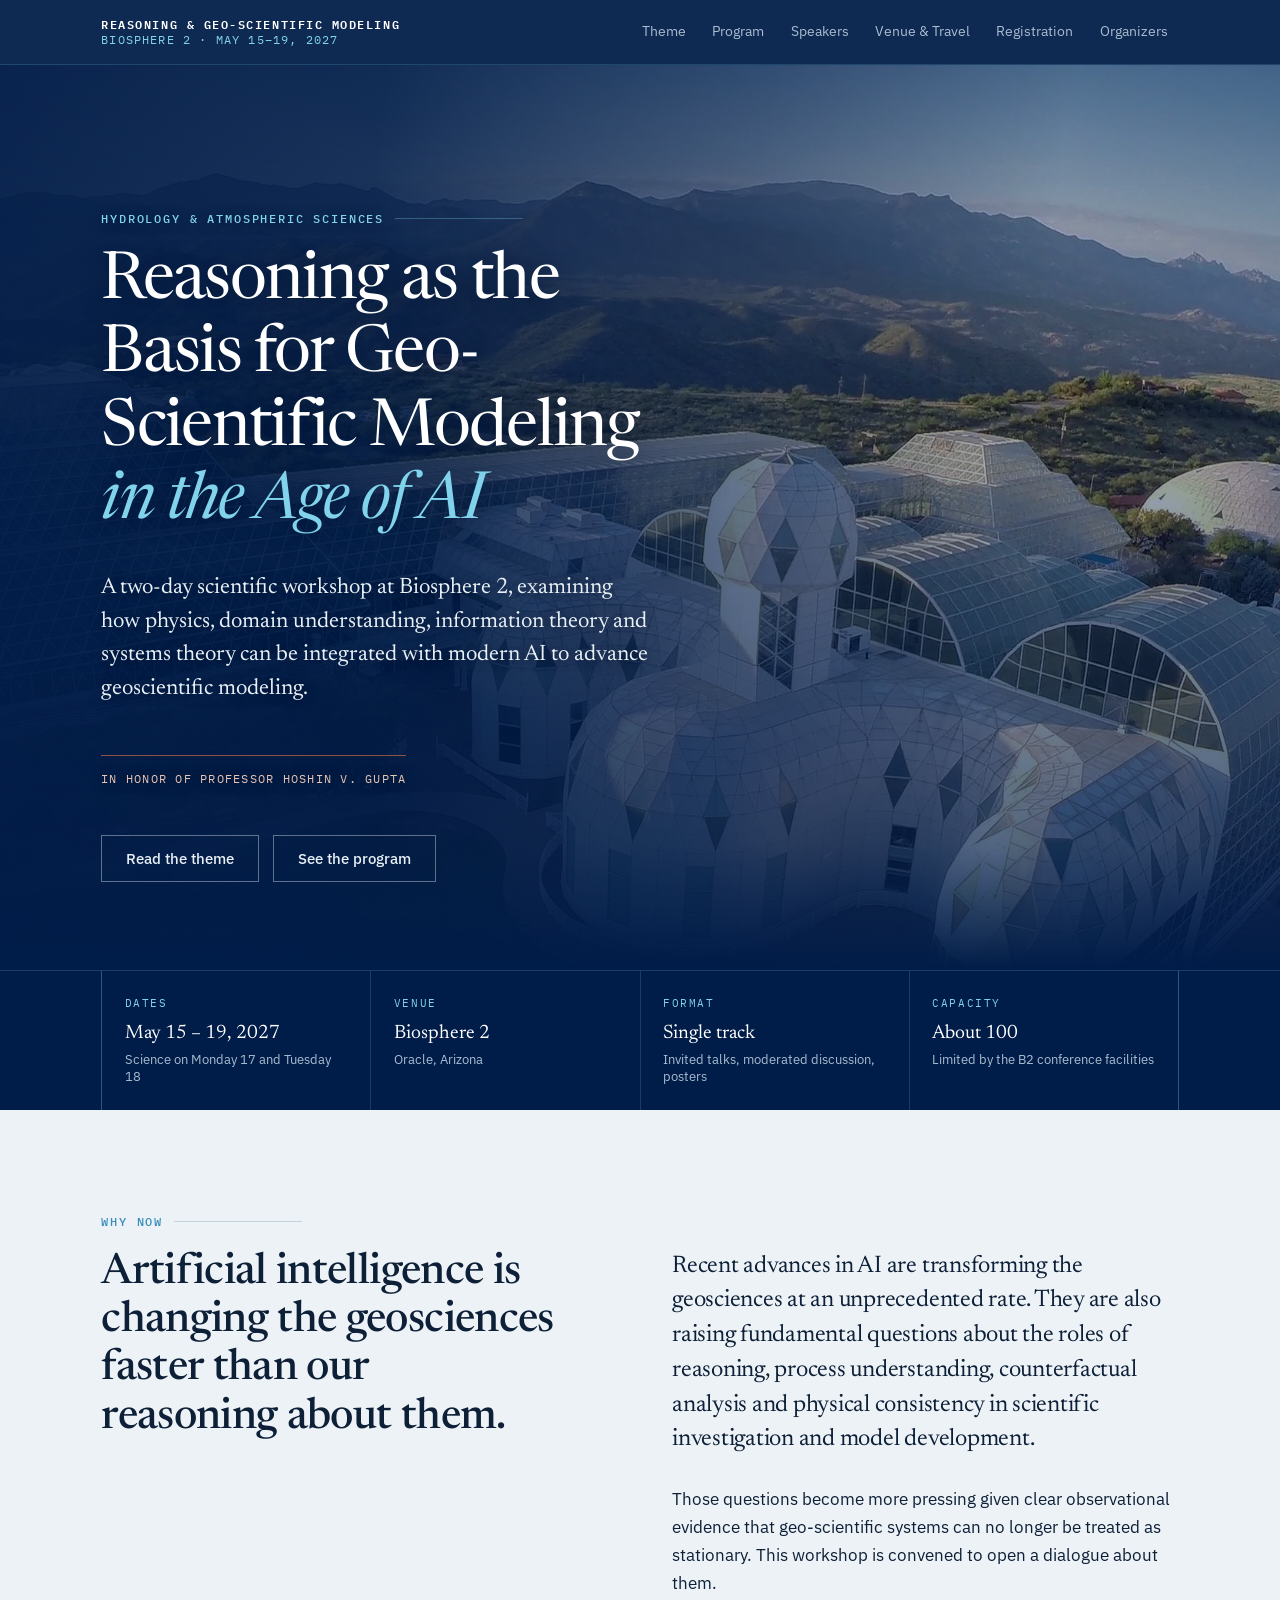
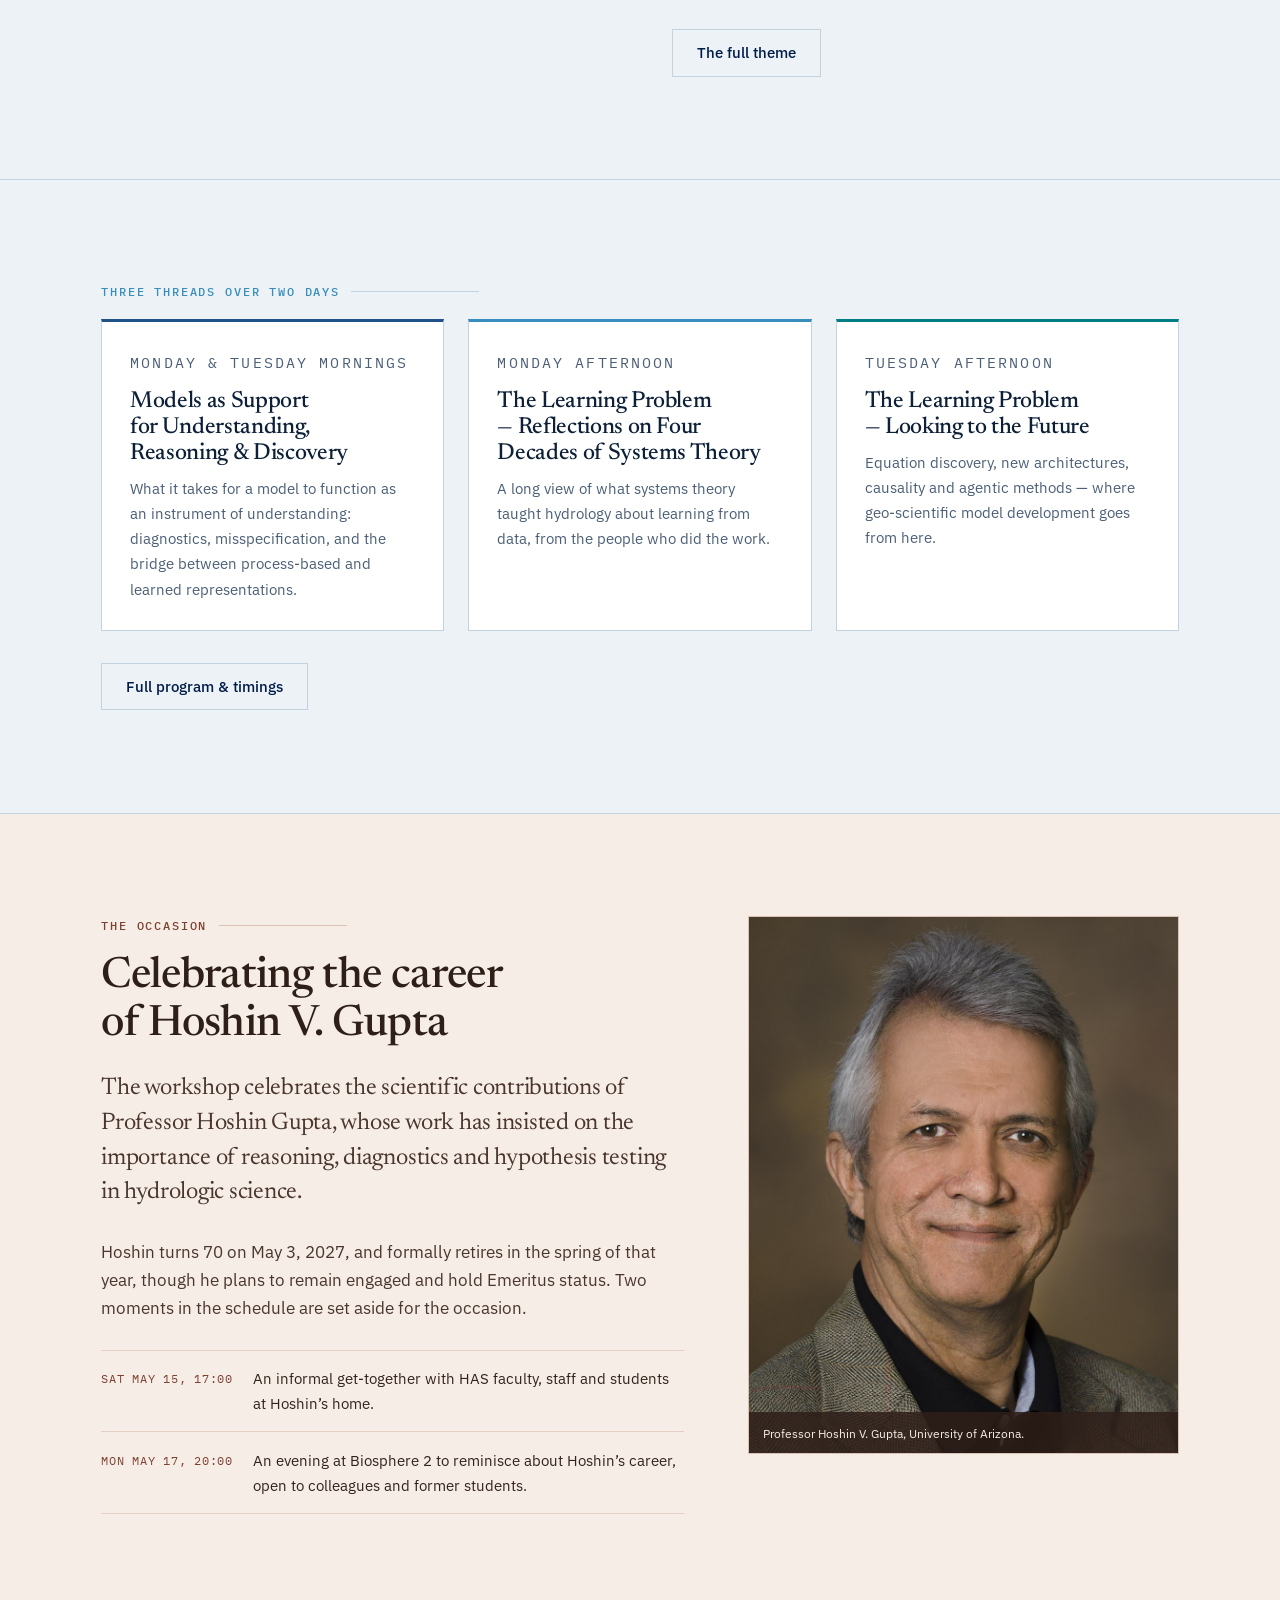
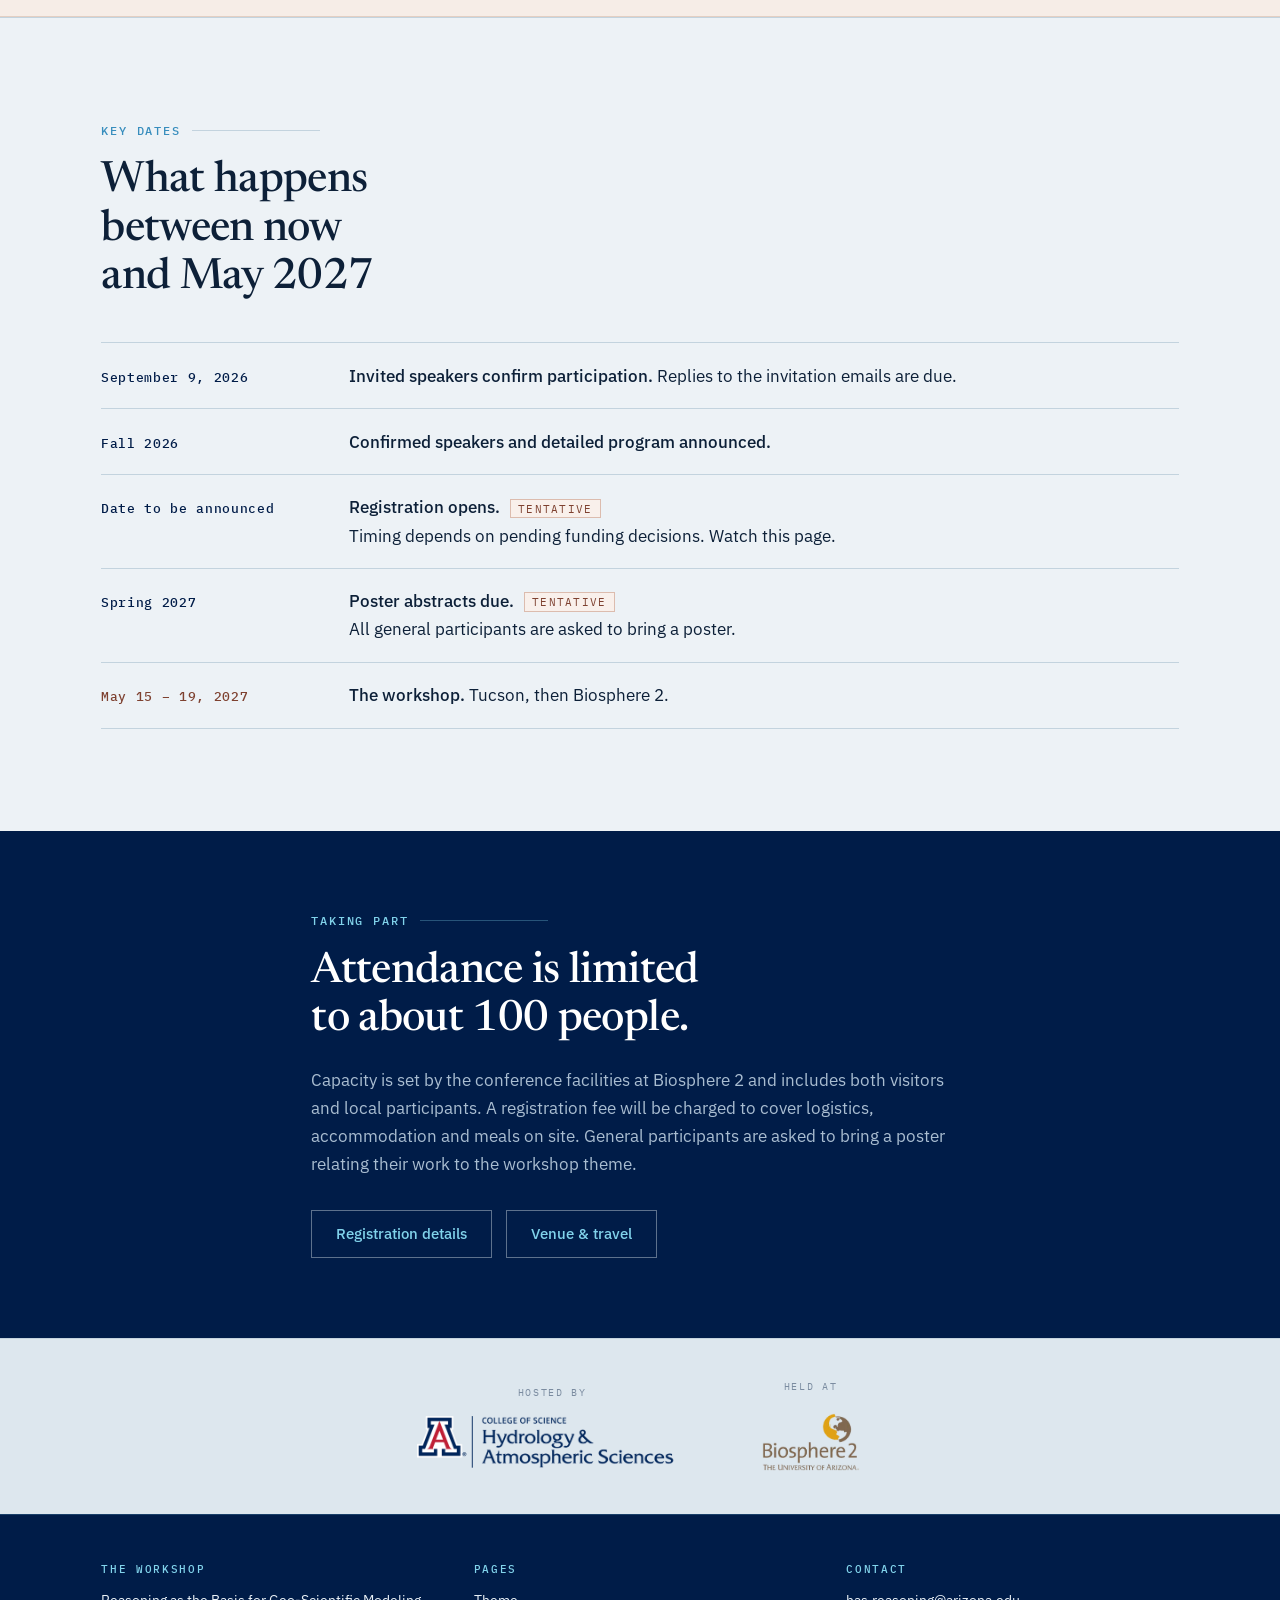
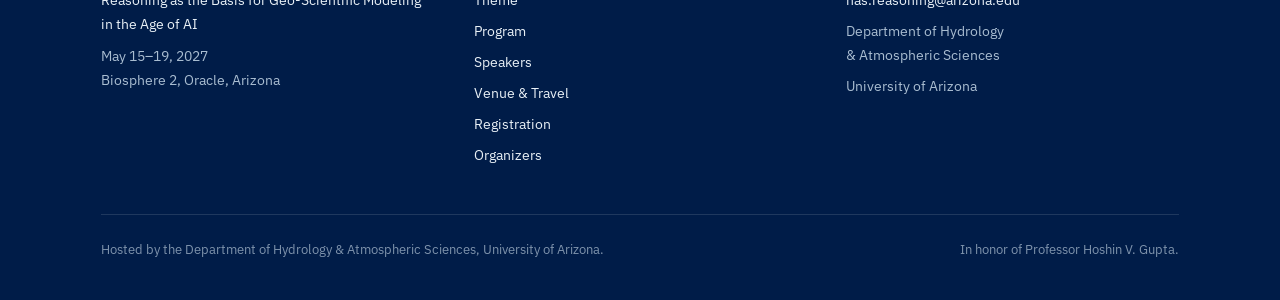
==== index.html @ f585d267 "Fix the missing hero photograph and the collapsed truss; 24-hour clock Two rendering bugs, both conf" ====
<!DOCTYPE html>
<html lang="en">
<head>
<meta charset="utf-8">
<meta name="viewport" content="width=device-width, initial-scale=1">
<title>Reasoning as the Basis for Geo-Scientific Modeling in the Age of AI</title>
<meta name="description" content="A two-day scientific workshop at Biosphere 2, May 2027, on reasoning as the basis for geo-scientific modeling in the age of AI, honoring Professor Hoshin V. Gupta.">
<meta property="og:title" content="Reasoning as the Basis for Geo-Scientific Modeling in the Age of AI">
<meta property="og:description" content="A two-day scientific workshop at Biosphere 2, May 2027, on reasoning as the basis for geo-scientific modeling in the age of AI, honoring Professor Hoshin V. Gupta.">
<meta property="og:type" content="website">
<link rel="preconnect" href="https://fonts.googleapis.com">
<link rel="preconnect" href="https://fonts.gstatic.com" crossorigin>
<link href="https://fonts.googleapis.com/css2?family=Newsreader:ital,opsz,wght@0,6..72,300..600;1,6..72,300..500&family=IBM+Plex+Mono:wght@400;500&family=IBM+Plex+Sans:wght@400;500;600&display=swap" rel="stylesheet">
<link rel="stylesheet" href="assets/css/site.css">
<link rel="preload" as="image" href="assets/img/hero-biosphere2.jpg" fetchpriority="high">
<script>document.documentElement.className += " js";</script>
</head>
<body>
<a class="skip" href="#main">Skip to content</a>
  <header class="masthead">
    <div class="wrap masthead__inner">
      <a class="brand" href="index.html">
        <b>Reasoning &amp; Geo-Scientific Modeling</b>
        <span>Biosphere 2 &middot; May 15–19, 2027</span>
      </a>
      <button class="nav-toggle" type="button" aria-expanded="false" aria-controls="primary-nav">Menu</button>
      <nav class="nav" id="primary-nav" aria-label="Primary">
      <a href="theme.html">Theme</a>
      <a href="program.html">Program</a>
      <a href="speakers.html">Speakers</a>
      <a href="venue.html">Venue &amp; Travel</a>
      <a href="register.html">Registration</a>
      <a href="organizers.html">Organizers</a>
      </nav>
    </div>
  </header>
  <main id="main">
  <section class="hero hero--home">
    <div class="hero__media" aria-hidden="true"></div>
    <div class="hero__frame" aria-hidden="true"></div>
    <div class="wrap hero__inner">
      <p class="eyebrow">Hydrology &amp; Atmospheric Sciences</p>
      <h1>Reasoning as the Basis for Geo-Scientific Modeling <em>in the Age of AI</em></h1>
      <p class="hero__sub">A two-day scientific workshop at Biosphere 2, examining how physics, domain understanding, information theory and systems theory can be integrated with modern AI to advance geoscientific modeling.</p>
      <p class="hero__honoree">In honor of Professor Hoshin V. Gupta</p>
      <div class="btn-row"><a class="btn btn--ghost" href="theme.html">Read the theme</a><a class="btn btn--ghost" href="program.html">See the program</a></div>
    </div>
  </section>
  <section class="strip">
    <div class="wrap">
      <div class="strip__grid">
        <div class="strip__cell">
          <p class="strip__k">Dates</p>
          <p class="strip__v">May 15 – 19, 2027<small>Science on Monday 17 and Tuesday 18</small></p>
        </div>
        <div class="strip__cell">
          <p class="strip__k">Venue</p>
          <p class="strip__v">Biosphere 2<small>Oracle, Arizona</small></p>
        </div>
        <div class="strip__cell">
          <p class="strip__k">Format</p>
          <p class="strip__v">Single track<small>Invited talks, moderated discussion, posters</small></p>
        </div>
        <div class="strip__cell">
          <p class="strip__k">Capacity</p>
          <p class="strip__v">About 100<small>Limited by the B2 conference facilities</small></p>
        </div>
      </div>
    </div>
  </section>
  <section class="section">
    <div class="wrap">
      <p class="eyebrow">Why now</p>
      <div class="grid grid--2" style="gap:clamp(2rem,5vw,4rem);align-items:start">
        <div>
          <h2>Artificial intelligence is changing the geosciences faster than our reasoning about them.</h2>
        </div>
        <div>
          <p class="lede">Recent advances in AI are transforming the geosciences at an unprecedented
          rate. They are also raising fundamental questions about the roles of reasoning, process
          understanding, counterfactual analysis and physical consistency in scientific
          investigation and model development.</p>
          <p>Those questions become more pressing given clear observational evidence that
          geo-scientific systems can no longer be treated as stationary. This workshop is
          convened to open a dialogue about them.</p>
          <div class="btn-row"><a class="btn btn--light" href="theme.html">The full theme</a></div>
        </div>
      </div>
    </div>
  </section>
  <section class="section">
    <div class="wrap">
      <p class="eyebrow">Three threads over two days</p>
      <div class="grid grid--3">
        <article class="card session-key s-models reveal">
          <p class="card__tag">Monday &amp; Tuesday mornings</p>
          <h3>Models as Support for Understanding, Reasoning &amp; Discovery</h3>
          <p>What it takes for a model to function as an instrument of understanding: diagnostics,
          misspecification, and the bridge between process-based and learned representations.</p>
        </article>
        <article class="card session-key s-reflect reveal" data-delay="90">
          <p class="card__tag">Monday afternoon</p>
          <h3>The Learning Problem &mdash; Reflections on Four Decades of Systems Theory</h3>
          <p>A long view of what systems theory taught hydrology about learning from data,
          from the people who did the work.</p>
        </article>
        <article class="card session-key s-future reveal" data-delay="180">
          <p class="card__tag">Tuesday afternoon</p>
          <h3>The Learning Problem &mdash; Looking to the Future</h3>
          <p>Equation discovery, new architectures, causality and agentic methods &mdash; where
          geo-scientific model development goes from here.</p>
        </article>
      </div>
      <div class="btn-row"><a class="btn btn--light" href="program.html">Full program &amp; timings</a></div>
    </div>
  </section>
  <section class="section honor">
    <div class="wrap">
      <div class="honor__layout">
        <div>
          <p class="eyebrow">The occasion</p>
          <h2>Celebrating the career of Hoshin V. Gupta</h2>
          <p class="lede">The workshop celebrates the scientific contributions of Professor Hoshin
          Gupta, whose work has insisted on the importance of reasoning, diagnostics and
          hypothesis testing in hydrologic science.</p>
          <p>Hoshin turns 70 on May 3, 2027, and formally retires in the spring of that year,
          though he plans to remain engaged and hold Emeritus status. Two moments in the
          schedule are set aside for the occasion.</p>
          <ul class="honor__events">
            <li>
              <time datetime="2027-05-15T17:00">Sat May 15, 17:00</time>
              <span>An informal get-together with HAS faculty, staff and students at Hoshin&rsquo;s home.</span>
            </li>
            <li>
              <time datetime="2027-05-17T20:00">Mon May 17, 20:00</time>
              <span>An evening at Biosphere 2 to reminisce about Hoshin&rsquo;s career, open to
              colleagues and former students.</span>
            </li>
          </ul>
        </div>
        <figure class="portrait">
          <img src="assets/img/hoshin.jpg" width="900" height="1350" loading="lazy" decoding="async"
               alt="Portrait of Hoshin V. Gupta.">
          <figcaption>Professor Hoshin V. Gupta, University of Arizona.</figcaption>
        </figure>
      </div>
    </div>
  </section>
  <section class="section">
    <div class="wrap">
      <p class="eyebrow">Key dates</p>
      <h2 style="max-width:16ch">What happens between now and May 2027</h2>
      <ul class="dates" style="margin-top:2.5rem">
        <li>
          <time datetime="2026-09-09">September 9, 2026</time>
          <div><strong>Invited speakers confirm participation.</strong>
          Replies to the invitation emails are due.</div>
        </li>
        <li>
          <time datetime="2026-11">Fall 2026</time>
          <div><strong>Confirmed speakers and detailed program announced.</strong></div>
        </li>
        <li>
          <time>Date to be announced</time>
          <div><strong>Registration opens.</strong><span class="tentative">Tentative</span>
          <br>Timing depends on pending funding decisions. Watch this page.</div>
        </li>
        <li>
          <time>Spring 2027</time>
          <div><strong>Poster abstracts due.</strong><span class="tentative">Tentative</span>
          <br>All general participants are asked to bring a poster.</div>
        </li>
        <li data-now>
          <time datetime="2027-05-15">May 15 – 19, 2027</time>
          <div><strong>The workshop.</strong> Tucson, then Biosphere 2.</div>
        </li>
      </ul>
    </div>
  </section>
  <section class="cta">
    <div class="wrap wrap--narrow">
      <p class="eyebrow">Taking part</p>
      <h2>Attendance is limited to about 100 people.</h2>
      <p>Capacity is set by the conference facilities at Biosphere 2 and includes both visitors
      and local participants. A registration fee will be charged to cover logistics, accommodation
      and meals on site. General participants are asked to bring a poster relating their work to
      the workshop theme.</p>
      <div class="btn-row">
        <a class="btn btn--ghost" href="register.html">Registration details</a>
        <a class="btn btn--ghost" href="venue.html">Venue &amp; travel</a>
      </div>
    </div>
  </section>
  </main>
  <section class="hosts">
    <div class="wrap hosts__inner">
      <div class="hosts__item">
        <p class="hosts__k">Hosted by</p>
        <img class="hosts__has" src="assets/img/has-lockup.png" width="1216" height="235"
             loading="lazy" decoding="async"
             alt="University of Arizona College of Science, Department of Hydrology and Atmospheric Sciences.">
      </div>
      <div class="hosts__item">
        <p class="hosts__k">Held at</p>
        <img class="hosts__b2" src="assets/img/b2-logo.png" width="273" height="168"
             loading="lazy" decoding="async" alt="Biosphere 2, The University of Arizona.">
      </div>
    </div>
  </section>
  <footer class="foot">
    <div class="wrap">
      <div class="foot__grid">
        <div>
          <h4>The workshop</h4>
          <p style="color:var(--on-dark);margin:0 0 .5rem">Reasoning as the Basis for Geo-Scientific Modeling in the Age of AI</p>
          <p style="margin:0">May 15–19, 2027<br>Biosphere 2, Oracle, Arizona</p>
        </div>
        <div>
          <h4>Pages</h4>
          <ul><li><a href="theme.html">Theme</a></li><li><a href="program.html">Program</a></li><li><a href="speakers.html">Speakers</a></li><li><a href="venue.html">Venue &amp; Travel</a></li><li><a href="register.html">Registration</a></li><li><a href="organizers.html">Organizers</a></li></ul>
        </div>
        <div>
          <h4>Contact</h4>
          <ul>
            <li><a href="mailto:has.reasoning@arizona.edu">has.reasoning@arizona.edu</a></li>
            <li>Department of Hydrology<br>&amp; Atmospheric Sciences</li>
            <li>University of Arizona</li>
          </ul>
        </div>
      </div>
      <div class="foot__base">
        <p>Hosted by the Department of Hydrology &amp; Atmospheric Sciences, University of Arizona.</p>
        <p>In honor of Professor Hoshin V. Gupta.</p>
      </div>
    </div>
  </footer>
  <script src="assets/js/site.js"></script>
</body>
</html>
---- assets/css/site.css ----
/* ============================================================
   Reasoning as the Basis for Geo-Scientific Modeling in the Age of AI
   Biosphere 2 · May 15–19, 2027
   ------------------------------------------------------------
   Palette note: cool glass-blue + midnight = the science.
   Mesa terracotta is reserved ONLY for content about Hoshin.
   Please keep that rule when adding sections.
   ============================================================ */

:root {
  /* Core — University of Arizona palette */
  --midnight:    #001C48;
  --azurite:     #1E5288;
  --oasis:       #378DBD;
  --sky:         #81D3EB;
  --mesa:        #A95C42;
  --mesa-deep:   #7E4130;

  /* Cool "glass" surfaces — deliberately not warm cream */
  --glass:       #EDF2F6;
  --glass-deep:  #DDE7EE;
  --glass-edge:  #C3D3DE;
  --paper:       #FFFFFF;

  --ink:         #0D2038;
  --ink-soft:    #4B5F76;
  --ink-faint:   #7B8CA0;

  --on-dark:         #E8F0F6;
  --on-dark-soft:    #A9BDD1;

  /* Type */
  --display: "Newsreader", Georgia, "Times New Roman", serif;
  --body:    "IBM Plex Sans", -apple-system, BlinkMacSystemFont, "Segoe UI", sans-serif;
  --mono:    "IBM Plex Mono", ui-monospace, "SF Mono", Menlo, monospace;

  /* Rhythm */
  --gutter: clamp(1.25rem, 4vw, 3.5rem);
  --measure: 68ch;
  --wide: 1180px;
  --narrow: 760px;

  /* Program duration bars: pixels per minute */
  --ppm: 2.1px;
}

/* ---------- Reset & base ---------- */
*, *::before, *::after { box-sizing: border-box; }
html { -webkit-text-size-adjust: 100%; scroll-behavior: smooth; }
@media (prefers-reduced-motion: reduce) { html { scroll-behavior: auto; } }

body {
  margin: 0;
  background: var(--glass);
  color: var(--ink);
  font-family: var(--body);
  font-size: 1.0625rem;
  line-height: 1.65;
  font-feature-settings: "kern" 1;
  -webkit-font-smoothing: antialiased;
}

img { max-width: 100%; height: auto; display: block; }

h1, h2, h3, h4 {
  font-family: var(--display);
  font-weight: 500;
  line-height: 1.12;
  letter-spacing: -0.015em;
  margin: 0 0 .5em;
  text-wrap: balance;
}
h1 { font-size: clamp(2.4rem, 5.4vw, 4.1rem); }
h2 { font-size: clamp(1.85rem, 3.4vw, 2.7rem); }
h3 { font-size: clamp(1.2rem, 1.9vw, 1.45rem); }

p { margin: 0 0 1.15em; max-width: var(--measure); }
p:last-child { margin-bottom: 0; }

a { color: var(--azurite); text-underline-offset: .18em; text-decoration-thickness: 1px; }
a:hover { color: var(--mesa-deep); }

:focus-visible {
  outline: 2px solid var(--oasis);
  outline-offset: 3px;
  border-radius: 2px;
}

.skip {
  position: absolute; left: -9999px; top: 0; z-index: 100;
  background: var(--midnight); color: #fff; padding: .75rem 1.25rem;
  font: 600 .875rem/1 var(--body);
}
.skip:focus { left: 0; }

/* ---------- Shared utilities ---------- */
.wrap { width: 100%; max-width: var(--wide); margin-inline: auto; padding-inline: var(--gutter); }
.wrap--narrow { max-width: var(--narrow); }

.eyebrow {
  font-family: var(--mono);
  font-size: .72rem;
  font-weight: 500;
  letter-spacing: .16em;
  text-transform: uppercase;
  color: var(--oasis);
  margin: 0 0 1.1rem;
  display: flex;
  align-items: center;
  gap: .7rem;
}
.eyebrow::after {
  content: "";
  flex: 1;
  height: 1px;
  background: var(--glass-edge);
  max-width: 8rem;
}
.eyebrow--plain::after { display: none; }

.lede {
  font-family: var(--display);
  font-size: clamp(1.2rem, 2.1vw, 1.5rem);
  line-height: 1.45;
  color: var(--ink);
  letter-spacing: -.01em;
}

.section { padding-block: clamp(3.5rem, 8vw, 6.5rem); }
.section--tight { padding-block: clamp(2.5rem, 5vw, 4rem); }
.section + .section { border-top: 1px solid var(--glass-edge); }

.note {
  font-size: .9rem;
  color: var(--ink-soft);
  border-left: 2px solid var(--sky);
  padding-left: 1rem;
  max-width: var(--measure);
}

.btn {
  display: inline-flex; align-items: center; gap: .55rem;
  font: 500 .95rem/1 var(--body);
  padding: .95rem 1.5rem;
  border: 1px solid var(--midnight);
  background: var(--midnight);
  color: #fff;
  text-decoration: none;
  transition: background .18s ease, color .18s ease, border-color .18s ease;
}
.btn:hover { background: var(--azurite); border-color: var(--azurite); color: #fff; }
.btn--ghost { background: transparent; color: var(--on-dark); border-color: rgba(232,240,246,.4); }
.btn--ghost:hover { background: rgba(232,240,246,.1); color: #fff; border-color: var(--on-dark); }
.btn--light { background: transparent; color: var(--midnight); border-color: var(--glass-edge); }
.btn--light:hover { background: var(--midnight); color: #fff; border-color: var(--midnight); }
.btn-row { display: flex; flex-wrap: wrap; gap: .85rem; margin-top: 2rem; }

/* ---------- Masthead ---------- */
.masthead {
  position: sticky; top: 0; z-index: 50;
  background: rgba(0, 28, 72, .94);
  backdrop-filter: saturate(160%) blur(10px);
  border-bottom: 1px solid rgba(129, 211, 235, .18);
}
.masthead__inner {
  display: flex; align-items: center; justify-content: space-between;
  gap: 1.5rem; min-height: 64px;
}
.brand {
  font-family: var(--mono);
  font-size: .74rem;
  letter-spacing: .13em;
  text-transform: uppercase;
  color: var(--on-dark);
  text-decoration: none;
  line-height: 1.35;
  display: block;
}
.brand b { display: block; font-weight: 600; color: #fff; }
.brand span { color: var(--sky); font-weight: 400; letter-spacing: .1em; }

.nav { display: flex; align-items: center; gap: .25rem; flex-wrap: wrap; }
.nav a {
  font-size: .875rem;
  color: var(--on-dark-soft);
  text-decoration: none;
  padding: .5rem .7rem;
  border-radius: 2px;
  white-space: nowrap;
  transition: color .15s ease, background .15s ease;
}
.nav a:hover { color: #fff; background: rgba(255,255,255,.07); }
.nav a[aria-current="page"] { color: #fff; box-shadow: inset 0 -2px 0 var(--sky); }

.nav-toggle {
  display: none;
  background: none; border: 1px solid rgba(232,240,246,.3); color: var(--on-dark);
  font: 500 .8rem/1 var(--mono); letter-spacing: .1em; text-transform: uppercase;
  padding: .6rem .8rem; cursor: pointer;
}

@media (max-width: 860px) {
  .nav-toggle { display: block; }
  .nav {
    display: none;
    position: absolute; left: 0; right: 0; top: 100%;
    flex-direction: column; align-items: stretch; gap: 0;
    background: var(--midnight);
    border-bottom: 1px solid rgba(129,211,235,.2);
    padding: .5rem var(--gutter) 1.25rem;
  }
  .nav[data-open="true"] { display: flex; }
  .nav a { padding: .85rem .2rem; border-bottom: 1px solid rgba(255,255,255,.07); }
}

/* ---------- Hero ---------- */
.hero {
  position: relative;
  background: var(--midnight);
  color: var(--on-dark);
  overflow: hidden;
  isolation: isolate;
}
.hero__media {
  position: absolute; inset: 0; z-index: -2;
  background-size: cover;
  background-position: 62% 55%;
  opacity: 1;
}
/* Declared here, not via a custom property set in an inline style: url() inside
   a custom property is resolved relative to the stylesheet that consumes the
   var(), which silently rewrote this path to assets/css/assets/img/... */
.hero--home .hero__media { background-image: url("../img/hero-biosphere2.jpg"); }
/* Fallback atmosphere when no photograph is present: the B2 space-frame */
.hero__frame {
  position: absolute; inset: 0; z-index: -1;
  background:
    linear-gradient(180deg, rgba(0,28,72,.42) 0%, rgba(0,28,72,.06) 30%, rgba(0,28,72,.6) 86%, var(--midnight) 100%),
    linear-gradient(96deg, rgba(0,28,72,.94) 0%, rgba(0,28,72,.86) 28%, rgba(0,28,72,.5) 56%, rgba(0,28,72,.16) 78%, rgba(0,28,72,.26) 100%);
}
/* Interior pages have no photograph, so they keep the original atmosphere. */
.hero--plain .hero__frame {
  background:
    linear-gradient(180deg, rgba(0,28,72,.35) 0%, rgba(0,28,72,.82) 62%, var(--midnight) 100%),
    radial-gradient(120% 90% at 78% 8%, rgba(55,141,189,.5) 0%, transparent 58%),
    radial-gradient(90% 70% at 8% 92%, rgba(30,82,136,.55) 0%, transparent 60%);
}
.hero__truss {
  position: absolute; inset: 0; z-index: -1;
  width: 100%; height: 100%;   /* replaced element: without this it collapses to 300x150 */
  opacity: .16;
  pointer-events: none;
}

.hero__inner { padding-block: clamp(4.5rem, 13vw, 9rem) clamp(3.5rem, 8vw, 5.5rem); position: relative; }

@media (max-width: 760px) {
  .hero__media { background-position: 68% 50%; }
  .hero:not(.hero--plain) .hero__frame {
    background:
      linear-gradient(180deg, rgba(0,28,72,.72) 0%, rgba(0,28,72,.66) 40%, rgba(0,28,72,.88) 86%, var(--midnight) 100%),
      linear-gradient(0deg, rgba(0,20,52,.3), rgba(0,20,52,.3));
  }
}

.hero .eyebrow { color: var(--sky); }
.hero .eyebrow::after { background: rgba(129,211,235,.3); }

.hero h1 {
  color: #fff;
  max-width: 17ch;
  font-weight: 400;
  letter-spacing: -.025em;
  text-shadow: 0 1px 24px rgba(0,14,36,.55);
}
.hero__sub, .hero .eyebrow, .hero__honoree { text-shadow: 0 1px 12px rgba(0,14,36,.5); }
.hero h1 em {
  font-style: italic;
  color: var(--sky);
}
.hero__sub {
  font-family: var(--display);
  font-size: clamp(1.1rem, 2vw, 1.4rem);
  line-height: 1.5;
  color: var(--on-dark);
  max-width: 46ch;
  margin-top: 1.5rem;
}
.hero__honoree {
  display: inline-block;
  margin-top: 1.4rem;
  font-family: var(--mono);
  font-size: .78rem;
  letter-spacing: .1em;
  text-transform: uppercase;
  color: #E8C4B3;
  border-top: 1px solid rgba(169,92,66,.85);
  padding-top: .75rem;
}

/* ---------- Datestrip (at a glance) ---------- */
.strip {
  background: var(--midnight);
  border-top: 1px solid rgba(129,211,235,.2);
  color: var(--on-dark);
}
.strip__grid {
  display: grid;
  grid-template-columns: repeat(auto-fit, minmax(190px, 1fr));
  gap: 1px;
  background: rgba(129,211,235,.18);
  border-inline: 1px solid rgba(129,211,235,.18);
}
.strip__cell { background: var(--midnight); padding: 1.5rem 1.4rem; }
.strip__k {
  font-family: var(--mono); font-size: .68rem; letter-spacing: .15em;
  text-transform: uppercase; color: var(--sky); margin: 0 0 .5rem;
}
.strip__v { font-family: var(--display); font-size: 1.22rem; line-height: 1.3; color: #fff; margin: 0; }
.strip__v small { display: block; font-family: var(--body); font-size: .82rem; color: var(--on-dark-soft); margin-top: .3rem; letter-spacing: 0; }

/* ---------- Cards / grids ---------- */
.grid { display: grid; gap: 1.5rem; }
.grid--3 { grid-template-columns: repeat(auto-fit, minmax(265px, 1fr)); }
.grid--2 { grid-template-columns: repeat(auto-fit, minmax(320px, 1fr)); }

.card {
  background: var(--paper);
  border: 1px solid var(--glass-edge);
  padding: 1.75rem;
  display: flex; flex-direction: column;
}
.card__tag {
  font-family: var(--mono); font-size: .68rem; letter-spacing: .14em;
  text-transform: uppercase; color: var(--oasis); margin: 0 0 .85rem;
}
.card h3 { margin-bottom: .6rem; }
.card p { font-size: .95rem; color: var(--ink-soft); }

/* Session cards carry a colour key reused on the Program & Speakers pages */
.session-key { border-top: 3px solid var(--sess, var(--azurite)); }
.s-models    { --sess: #1E5288; }
.s-reflect   { --sess: #378DBD; }
.s-future    { --sess: #007D84; }
.s-hvg       { --sess: var(--mesa); }

/* ---------- Honoring Hoshin band (the ONLY warm surface) ---------- */
.honor {
  background: #F6EDE7;
  border-block: 1px solid #E3CFC3;
  color: #33231C;
}
.honor .eyebrow { color: var(--mesa-deep); }
.honor .eyebrow::after { background: #DCC3B5; }
.honor h2 { color: #2E1F19; }
.honor p { color: #4A362D; }
.honor a { color: var(--mesa-deep); }
.honor__layout {
  display: grid;
  grid-template-columns: minmax(0, 1.15fr) minmax(0, .85fr);
  gap: clamp(2rem, 5vw, 4rem);
  align-items: start;
}
@media (max-width: 800px) { .honor__layout { grid-template-columns: 1fr; } }

.portrait {
  position: relative;
  background: #E7D6CB;
  border: 1px solid #D9C2B4;
  aspect-ratio: 4 / 5;
  display: flex; align-items: center; justify-content: center;
  overflow: hidden;
}
.portrait img { width: 100%; height: 100%; object-fit: cover; object-position: 50% 14%; }
.portrait__ph {
  font-family: var(--mono); font-size: .72rem; letter-spacing: .12em;
  text-transform: uppercase; color: #9C7A66; text-align: center;
  padding: 1.5rem; line-height: 1.7;
}
.portrait figcaption {
  position: absolute; left: 0; right: 0; bottom: 0;
  background: rgba(46,31,25,.85); color: #F6EDE7;
  font: 400 .78rem/1.5 var(--body);
  padding: .7rem .9rem;
}

.honor__events { list-style: none; margin: 1.75rem 0 0; padding: 0; }
.honor__events li {
  display: grid; grid-template-columns: 8.5rem 1fr; gap: 1rem;
  padding: .95rem 0; border-top: 1px solid #E3CFC3;
  font-size: .95rem;
}
.honor__events li:last-child { border-bottom: 1px solid #E3CFC3; }
.honor__events time {
  font-family: var(--mono); font-size: .78rem; letter-spacing: .06em;
  text-transform: uppercase; color: var(--mesa-deep); padding-top: .15rem;
}
@media (max-width: 520px) { .honor__events li { grid-template-columns: 1fr; gap: .25rem; } }

/* ---------- Key dates ---------- */
.dates { list-style: none; margin: 0; padding: 0; }
.dates li {
  display: grid;
  grid-template-columns: 14rem 1fr;
  gap: 1.5rem;
  padding: 1.15rem 0;
  border-top: 1px solid var(--glass-edge);
  align-items: baseline;
}
.dates li:last-child { border-bottom: 1px solid var(--glass-edge); }
.dates time {
  font-family: var(--mono); font-size: .82rem; letter-spacing: .05em;
  color: var(--midnight); font-weight: 500;
}
.dates strong { font-weight: 500; }
.dates .tentative {
  font-family: var(--mono); font-size: .66rem; letter-spacing: .12em;
  text-transform: uppercase; color: var(--mesa-deep);
  border: 1px solid #DCBCAE; background: #F9F0EB;
  padding: .12rem .45rem; margin-left: .6rem; white-space: nowrap;
  vertical-align: .1em;
}
.dates li[data-now] time { color: var(--mesa-deep); }
@media (max-width: 640px) { .dates li { grid-template-columns: 1fr; gap: .3rem; } }

/* ============================================================
   PROGRAM — the signature element.
   Every block's bar is scaled to its true duration in minutes;
   presentation bars split talk time from discussion time.
   ============================================================ */
.day { margin-top: 3.25rem; }
.day:first-of-type { margin-top: 0; }

.day__head {
  position: sticky; top: 64px; z-index: 20;
  background: var(--glass);
  padding: 1rem 0 .75rem;
  border-bottom: 2px solid var(--midnight);
  display: flex; align-items: baseline; gap: 1rem; flex-wrap: wrap;
}
.day__date {
  font-family: var(--mono); font-size: .74rem; letter-spacing: .15em;
  text-transform: uppercase; color: var(--oasis);
}
.day__name { font-family: var(--display); font-size: 1.6rem; margin: 0; letter-spacing: -.015em; }
.day__where { font-size: .85rem; color: var(--ink-soft); margin-left: auto; }

.slot {
  display: grid;
  grid-template-columns: 8.5rem 1fr;
  gap: 1.5rem;
  padding: 1.15rem 0;
  border-bottom: 1px solid var(--glass-edge);
}
.slot__time {
  font-family: var(--mono); font-size: .82rem; letter-spacing: .02em;
  color: var(--ink); padding-top: .1rem; white-space: nowrap;
}
.slot__body { min-width: 0; }
.slot__title { font-family: var(--body); font-weight: 500; font-size: 1.02rem; margin: 0; }
.slot__meta { font-size: .875rem; color: var(--ink-soft); margin: .3rem 0 0; }

/* Session headers within a day */
.slot--session { background: transparent; border-bottom: 1px solid var(--glass-edge); }
.slot--session .slot__title {
  font-family: var(--display); font-weight: 500; font-size: 1.3rem;
  border-left: 3px solid var(--sess, var(--azurite)); padding-left: .85rem; margin-left: -1rem;
}
/* Nested talks inside a session */
.slot--sub { padding-left: 0; }
.slot--sub .slot__body { padding-left: 1.25rem; border-left: 1px solid var(--glass-deep); }
.slot--break .slot__title { color: var(--ink-faint); font-weight: 400; font-style: italic; }
.slot--meal .slot__title { color: var(--ink-soft); font-weight: 400; }
.slot--hvg .slot__title { color: var(--mesa-deep); }
.slot--hvg .slot__body { border-left-color: #E0C4B7; }

/* Duration bar */
.bar {
  display: flex; align-items: stretch; flex-wrap: wrap; gap: 2px;
  margin-top: .6rem;
  max-width: 100%;
}
.bar__seg {
  flex: none;
  height: 7px;
  width: calc(var(--m, 0) * var(--ppm));
  background: var(--sess, var(--azurite));
  min-width: 2px;
  transform-origin: left center;
}
.bar__qa {
  flex: none;
  height: 7px;
  width: calc(var(--q, 0) * var(--ppm));
  background: repeating-linear-gradient(
    135deg,
    var(--sess, var(--azurite)) 0 2px,
    transparent 2px 5px
  );
  box-shadow: inset 0 0 0 1px color-mix(in srgb, var(--sess, #1E5288) 35%, transparent);
  min-width: 2px;
}
.bar--muted .bar__seg { background: var(--glass-edge); }
.bar__label {
  font-family: var(--mono); font-size: .68rem; letter-spacing: .06em; line-height: 7px;
  color: var(--ink-faint); align-self: center; padding-left: .6rem; white-space: nowrap;
}
@media (max-width: 720px) {
  .bar__label { width: 100%; padding-left: 0; padding-top: .45rem; line-height: 1.4; }
}

.legend {
  display: flex; flex-wrap: wrap; gap: 1.5rem 2rem;
  padding: 1.25rem 1.5rem; margin-bottom: 2.5rem;
  background: var(--paper); border: 1px solid var(--glass-edge);
  font-family: var(--mono); font-size: .74rem; letter-spacing: .04em; color: var(--ink-soft);
  align-items: center;
}
.legend__item { display: flex; align-items: center; gap: .6rem; }
.legend__swatch { width: 34px; height: 7px; background: var(--azurite); flex: none; }
.legend__swatch--qa {
  background: repeating-linear-gradient(135deg, var(--azurite) 0 2px, transparent 2px 5px);
  box-shadow: inset 0 0 0 1px rgba(30,82,136,.35);
}

@media (max-width: 720px) {
  :root { --ppm: 1.15px; }
  .slot { grid-template-columns: 1fr; gap: .35rem; }
  .slot__time { color: var(--oasis); }
  .slot--session .slot__title { margin-left: 0; }
  .day__head { top: 56px; }
}

/* ---------- Speakers ---------- */
.speaker-notice {
  background: #FDF6F2;
  border: 1px solid #E6CDC0;
  border-left: 3px solid var(--mesa);
  padding: 1.35rem 1.6rem;
  margin-bottom: 3rem;
  max-width: var(--measure);
}
.speaker-notice p { font-size: .95rem; color: #4A362D; }
.speaker-notice strong { color: var(--mesa-deep); }

.sess-block { margin-top: 3.25rem; }
.sess-block:first-of-type { margin-top: 0; }
.sess-block__head {
  border-top: 3px solid var(--sess, var(--azurite));
  padding-top: 1.1rem;
  margin-bottom: 1.75rem;
}
.sess-block__when {
  font-family: var(--mono); font-size: .72rem; letter-spacing: .14em;
  text-transform: uppercase; color: var(--oasis); margin: 0 0 .5rem;
}
.sess-block__head h2 { font-size: clamp(1.5rem, 2.6vw, 2rem); margin-bottom: .35rem; }

.people { display: grid; grid-template-columns: repeat(auto-fit, minmax(280px, 1fr)); gap: 1px; background: var(--glass-edge); border: 1px solid var(--glass-edge); }
.person { background: var(--paper); padding: 1.4rem 1.5rem; }
.person__role {
  font-family: var(--mono); font-size: .66rem; letter-spacing: .14em;
  text-transform: uppercase; color: var(--sess, var(--azurite)); margin: 0 0 .55rem;
  display: flex; align-items: center; gap: .5rem;
}
.person__name { font-family: var(--display); font-size: 1.22rem; margin: 0 0 .2rem; letter-spacing: -.01em; }
.person__affil { font-size: .875rem; color: var(--ink-soft); margin: 0; }
.person__topic { font-size: .875rem; color: var(--ink); margin: .65rem 0 0; padding-top: .65rem; border-top: 1px solid var(--glass-deep); }
.person--alt { background: var(--glass); }
.person--alt .person__name { font-size: 1.05rem; }

.badge {
  font-family: var(--mono); font-size: .6rem; letter-spacing: .1em;
  text-transform: uppercase; padding: .15rem .4rem;
  border: 1px solid currentColor; color: var(--ink-faint);
  font-weight: 400;
}
.badge--invited { color: var(--mesa-deep); background: #FBF3EF; border-color: #E0C4B7; }

/* ---------- Committee ---------- */
.roster { display: grid; grid-template-columns: repeat(auto-fit, minmax(230px, 1fr)); gap: 1px; background: var(--glass-edge); border: 1px solid var(--glass-edge); }
.roster__cell { background: var(--paper); padding: 1.35rem 1.5rem; }
.roster__cell h3 { font-family: var(--body); font-weight: 500; font-size: 1.02rem; margin: 0 0 .2rem; letter-spacing: 0; }
.roster__cell p { font-size: .85rem; color: var(--ink-soft); margin: 0; }

.tasks { list-style: none; margin: 0; padding: 0; }
.tasks li {
  display: grid; grid-template-columns: minmax(0, 1fr) minmax(0, 1fr);
  gap: 1.5rem; padding: .9rem 0; border-top: 1px solid var(--glass-edge);
  font-size: .95rem;
}
.tasks li:last-child { border-bottom: 1px solid var(--glass-edge); }
.tasks span { color: var(--ink-soft); }
@media (max-width: 560px) { .tasks li { grid-template-columns: 1fr; gap: .2rem; } }

/* ---------- Venue ---------- */
.figure-ph {
  background: var(--glass-deep);
  border: 1px solid var(--glass-edge);
  aspect-ratio: 16 / 9;
  display: flex; align-items: center; justify-content: center;
  overflow: hidden;
  position: relative;
}
.figure-ph--tall { aspect-ratio: 3 / 2; }
.figure-ph img { width: 100%; height: 100%; object-fit: cover; }
.figure-ph__label {
  font-family: var(--mono); font-size: .72rem; letter-spacing: .12em;
  text-transform: uppercase; color: var(--ink-faint); text-align: center;
  padding: 1.5rem; line-height: 1.8;
}
figure { margin: 0; }
figure figcaption { font-size: .84rem; color: var(--ink-soft); margin-top: .7rem; }

/* ---------- Callout / CTA band ---------- */
.cta {
  background: var(--midnight);
  color: var(--on-dark);
  padding-block: clamp(3rem, 7vw, 5rem);
}
.cta h2 { color: #fff; }
.cta p { color: var(--on-dark-soft); }
.cta .eyebrow { color: var(--sky); }
.cta .eyebrow::after { background: rgba(129,211,235,.3); }
.cta a { color: var(--sky); }

/* ---------- Host / venue logo band ----------
   The UA and Biosphere 2 marks are both dark-on-transparent official artwork,
   so they sit on a light surface above the footer rather than inside it.
   Please don't recolour them -- both brands specify their own usage. */
.hosts {
  background: var(--glass-deep);
  border-top: 1px solid var(--glass-edge);
  padding-block: 2.5rem;
}
.hosts__inner {
  display: flex; flex-wrap: wrap; align-items: center;
  justify-content: center; gap: clamp(2rem, 6vw, 4.5rem);
}
.hosts__item { display: flex; flex-direction: column; align-items: center; gap: .9rem; text-align: center; }
.hosts__k {
  font-family: var(--mono); font-size: .64rem; letter-spacing: .16em;
  text-transform: uppercase; color: var(--ink-faint); margin: 0;
}
.hosts img { display: block; }
/* The B2 mark is a wordmark lockup, not an icon, so it needs enough height for
   its "The University of Arizona" line to stay legible. Sized against the HAS
   lockup so the two read as siblings rather than one dominating. */
.hosts__has { height: 52px; width: auto; }
.hosts__b2 { height: 64px; width: auto; }
@media (max-width: 560px) {
  .hosts__has { height: 38px; }
  .hosts__b2 { height: 50px; }
}

/* ---------- Footer ---------- */
.foot {
  background: var(--midnight);
  color: var(--on-dark-soft);
  border-top: 1px solid rgba(129,211,235,.2);
  padding-block: 3rem 2.5rem;
  font-size: .9rem;
}
.foot__grid {
  display: grid; grid-template-columns: repeat(auto-fit, minmax(220px, 1fr));
  gap: 2rem 2.5rem;
}
.foot h4 {
  font-family: var(--mono); font-size: .7rem; letter-spacing: .15em;
  text-transform: uppercase; color: var(--sky); font-weight: 500; margin: 0 0 .8rem;
}
.foot a { color: var(--on-dark); text-decoration: none; }
.foot a:hover { color: #fff; text-decoration: underline; }
.foot ul { list-style: none; margin: 0; padding: 0; }
.foot li { margin-bottom: .45rem; }
.foot__base {
  margin-top: 2.5rem; padding-top: 1.5rem;
  border-top: 1px solid rgba(255,255,255,.12);
  display: flex; flex-wrap: wrap; gap: 1rem 2rem; justify-content: space-between;
  font-size: .8rem; color: #7E93AC;
}
.foot__base p { margin: 0; max-width: none; }

/* ---------- Draft ribbon (remove before public launch) ---------- */
.draft-flag {
  background: var(--mesa-deep);
  color: #F9EFE9;
  font: 500 .74rem/1.5 var(--mono);
  letter-spacing: .09em;
  text-align: center;
  padding: .55rem 1rem;
}
.draft-flag a { color: #fff; }

/* ---------- Motion ---------- */
.reveal { opacity: 1; }
.js .reveal { opacity: 0; transform: translateY(14px); }
.reveal.is-in { opacity: 1; transform: none; transition: opacity .7s cubic-bezier(.2,.7,.3,1), transform .7s cubic-bezier(.2,.7,.3,1); }
.bar .bar__seg, .bar .bar__qa { transition: transform .8s cubic-bezier(.2,.7,.3,1); }
.js .reveal .bar__seg, .js .reveal .bar__qa { transform: scaleX(0); transform-origin: left center; }
.js .reveal.is-in .bar__seg, .js .reveal.is-in .bar__qa { transform: scaleX(1); }

@media (prefers-reduced-motion: reduce) {
  .reveal, .reveal.is-in { opacity: 1; transform: none; transition: none; }
  .js .reveal .bar__seg, .js .reveal .bar__qa { transform: none; transition: none; }
}

/* ---------- Print ---------- */
@media print {
  .masthead, .hero__truss, .nav-toggle, .draft-flag { display: none !important; }
  .js .reveal, .reveal { opacity: 1 !important; transform: none !important; }
  .bar__seg, .bar__qa { transform: none !important; }
  body { background: #fff; font-size: 11pt; }
  .day__head { position: static; }
  .slot { break-inside: avoid; }
  a { color: inherit; text-decoration: none; }
}
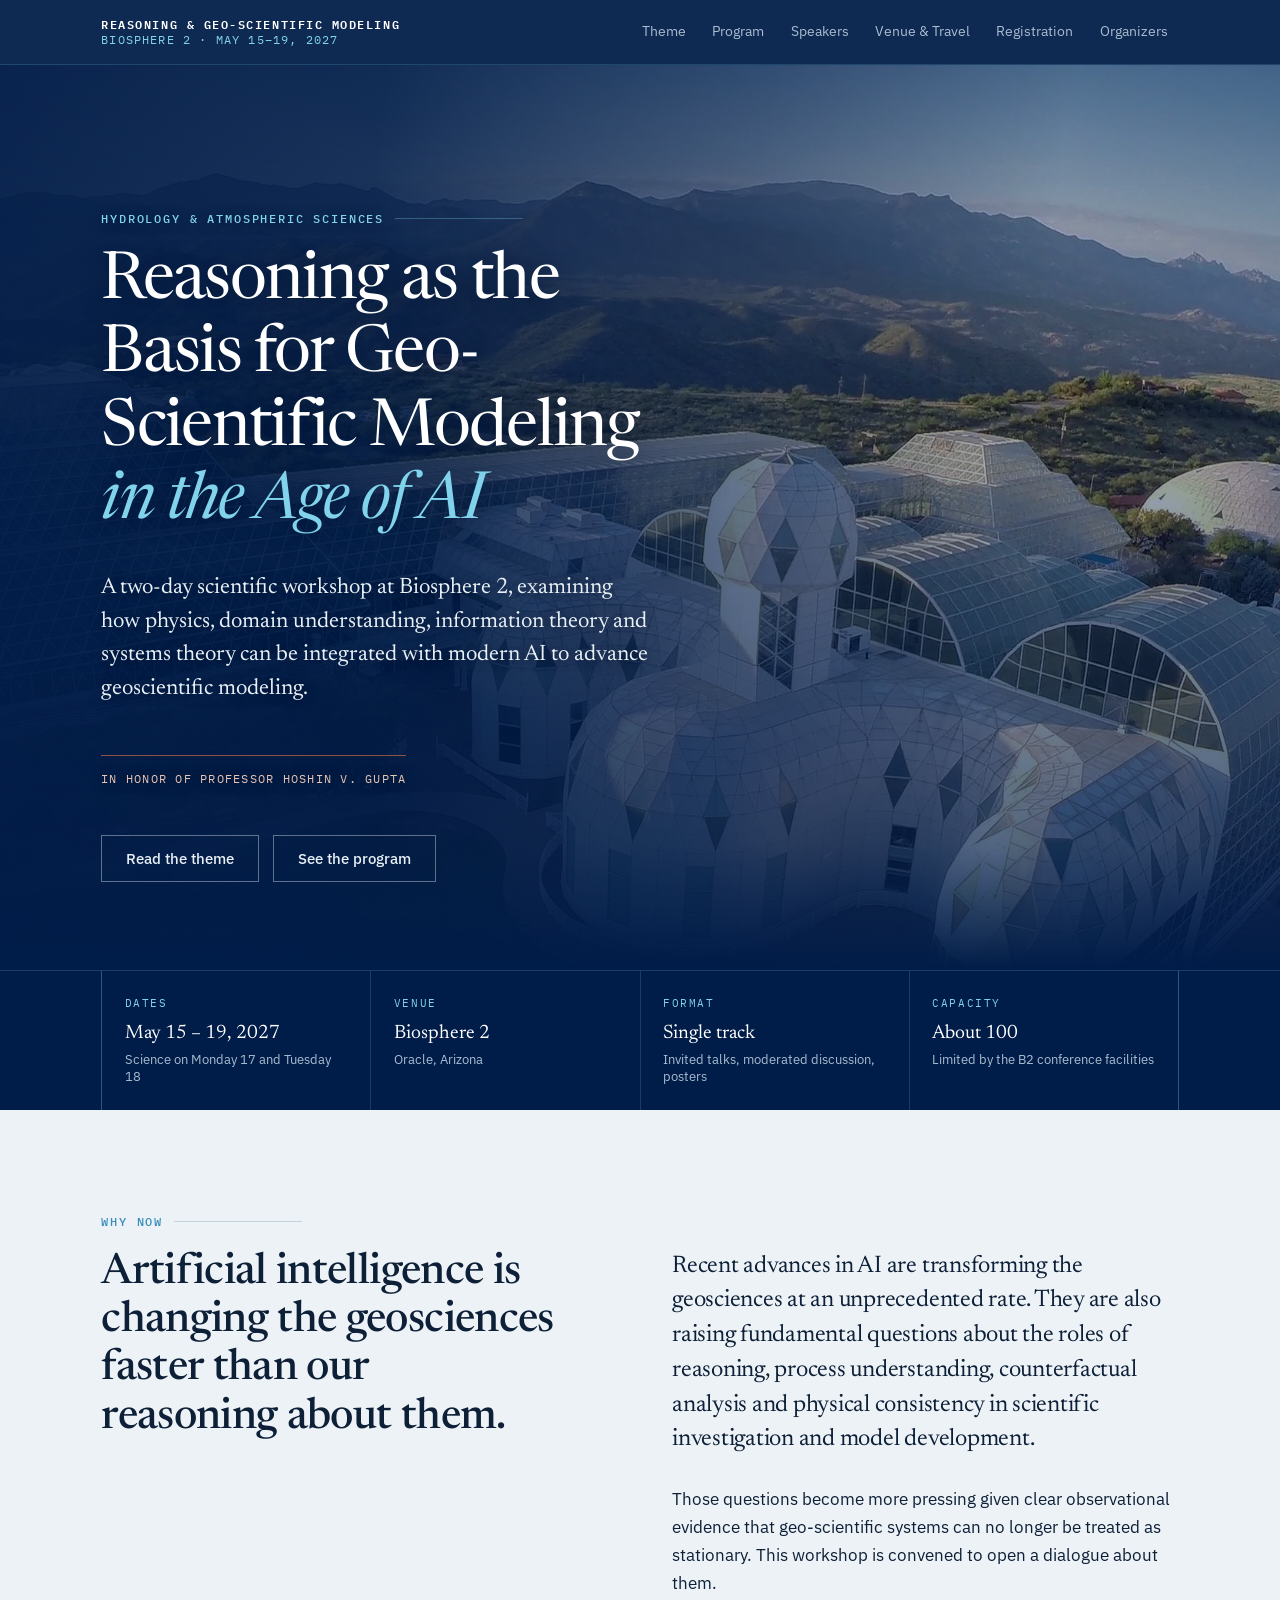
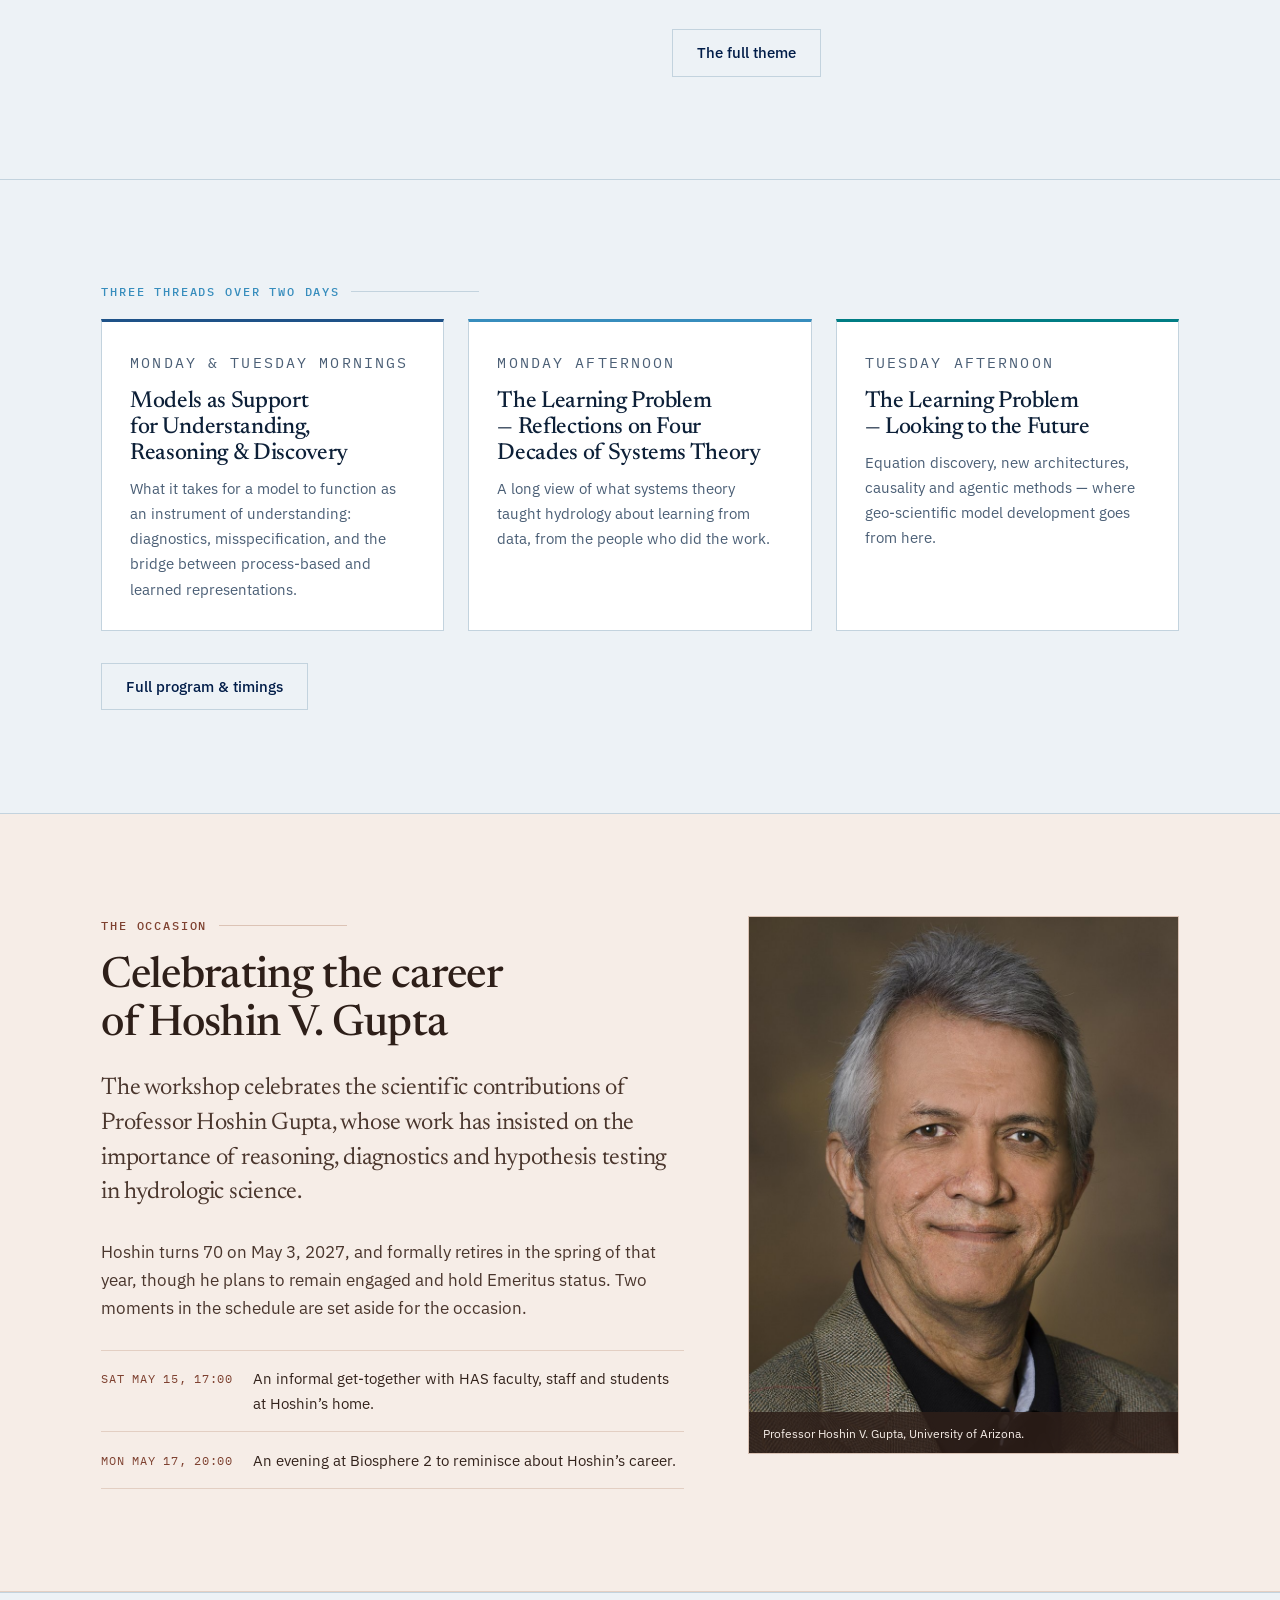
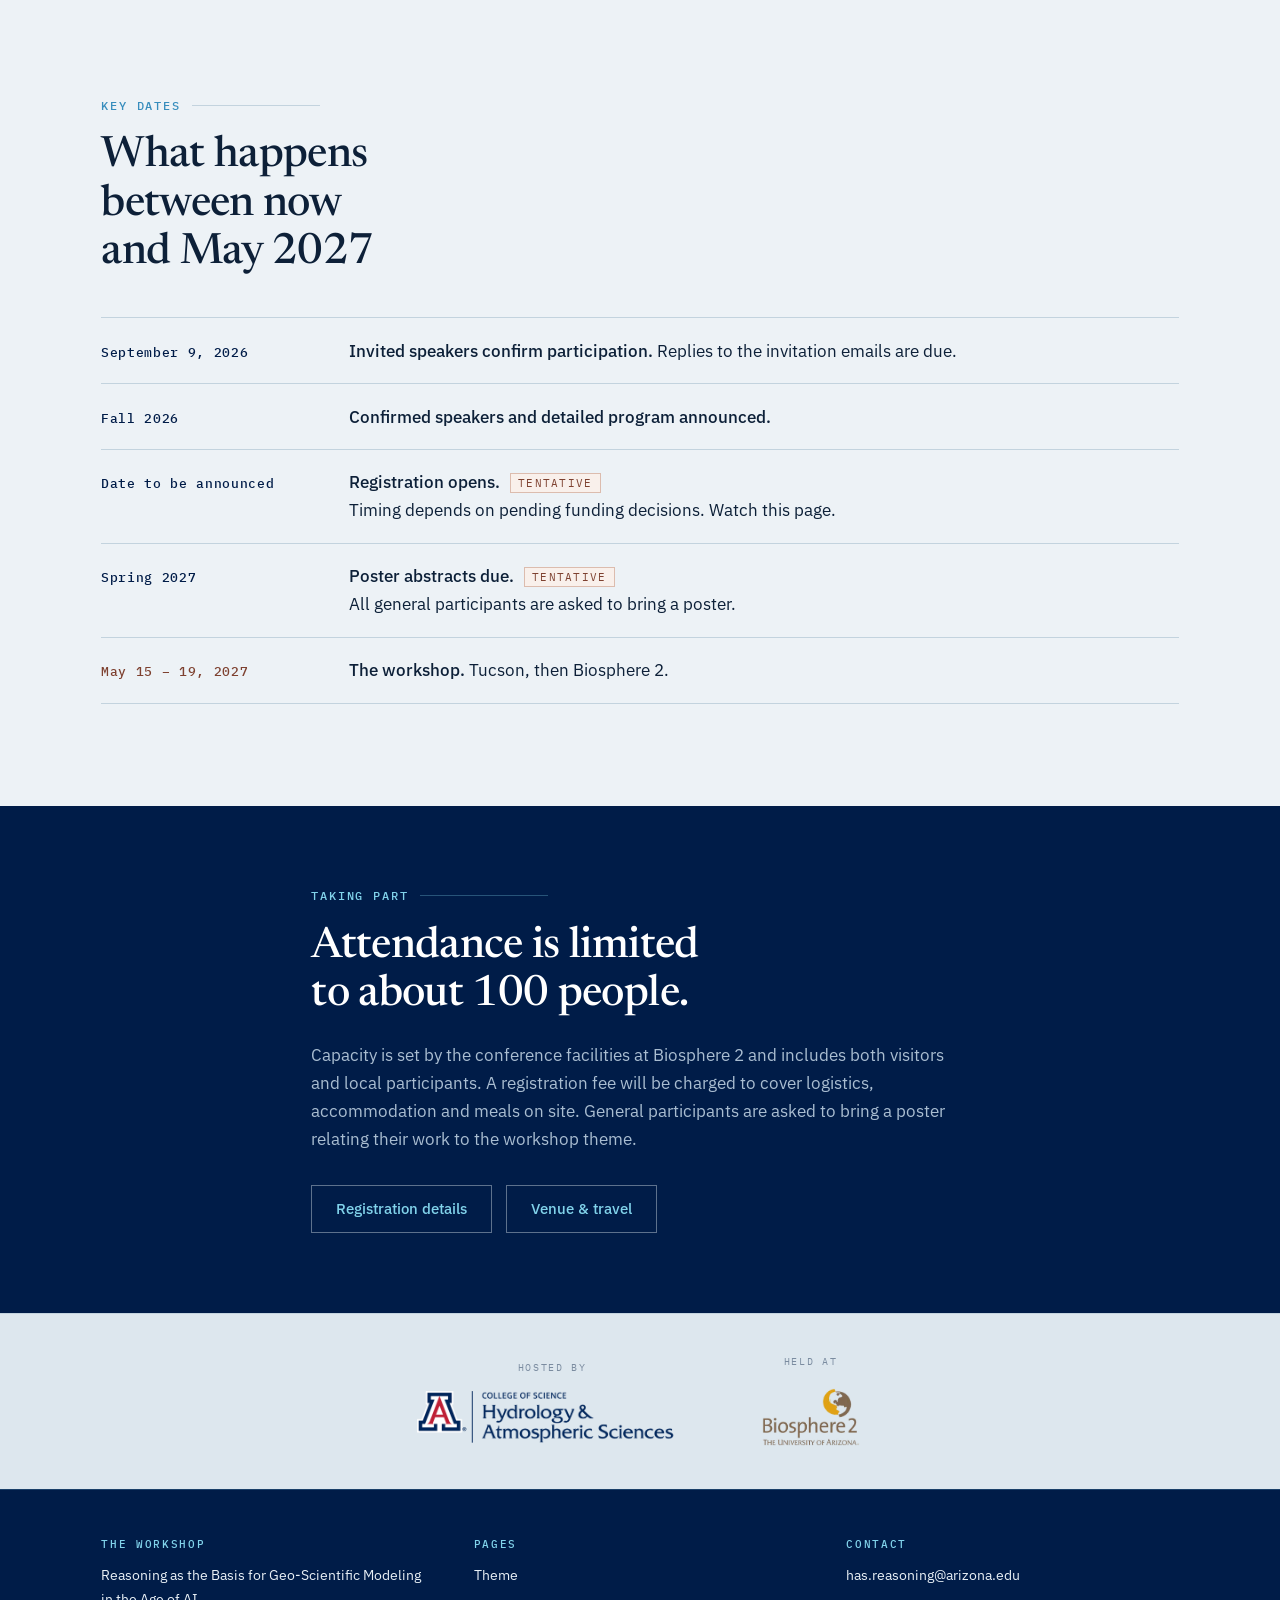
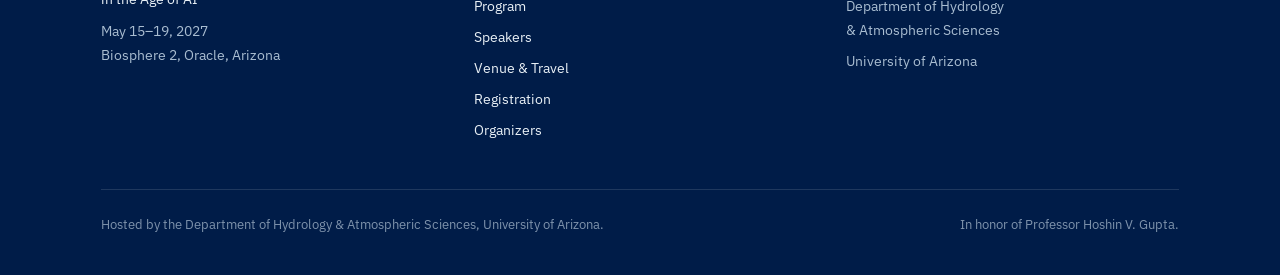
==== commit 7302d257: "Remove claims the planning documents do not support The Organizers page said the workshop was "being" ====
--- a/index.html
+++ b/index.html
@@ -133,8 +133,7 @@
             </li>
             <li>
               <time datetime="2027-05-17T20:00">Mon May 17, 20:00</time>
-              <span>An evening at Biosphere 2 to reminisce about Hoshin&rsquo;s career, open to
-              colleagues and former students.</span>
+              <span>An evening at Biosphere 2 to reminisce about Hoshin&rsquo;s career.</span>
             </li>
           </ul>
         </div>
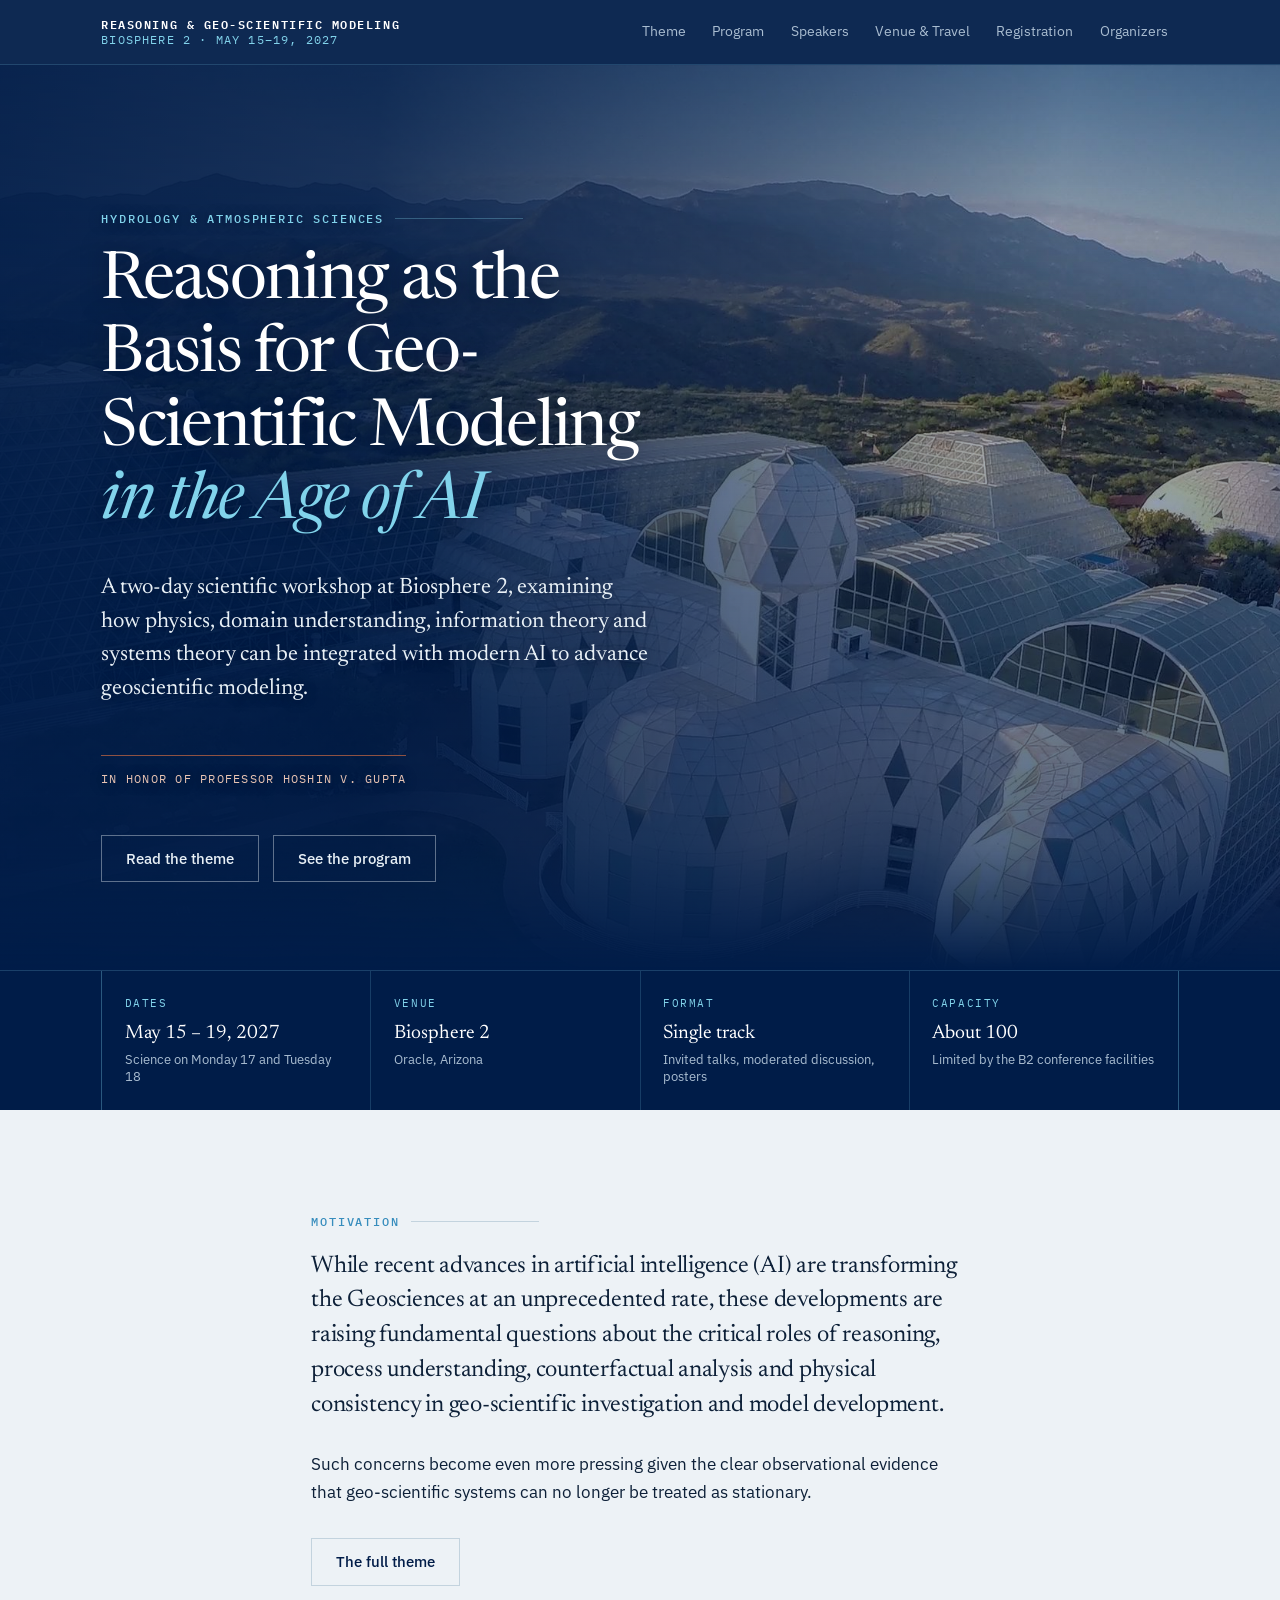
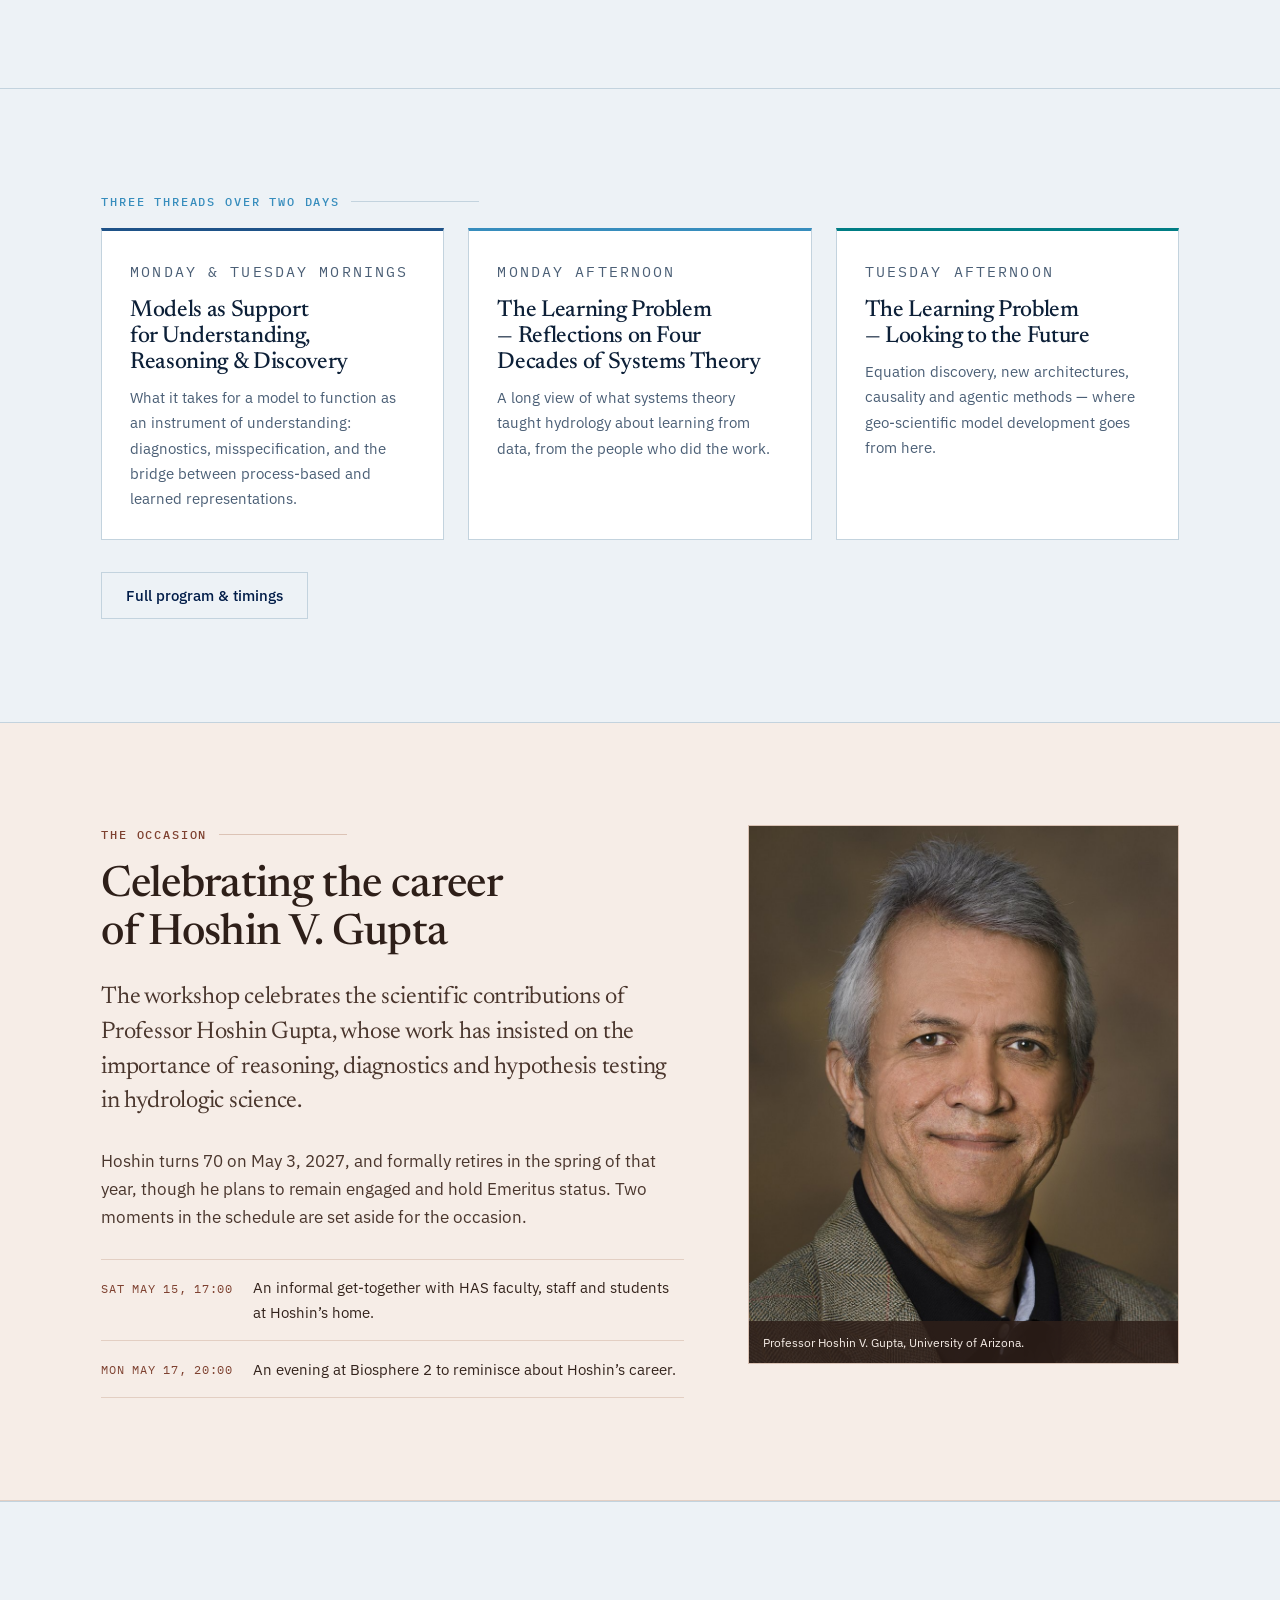
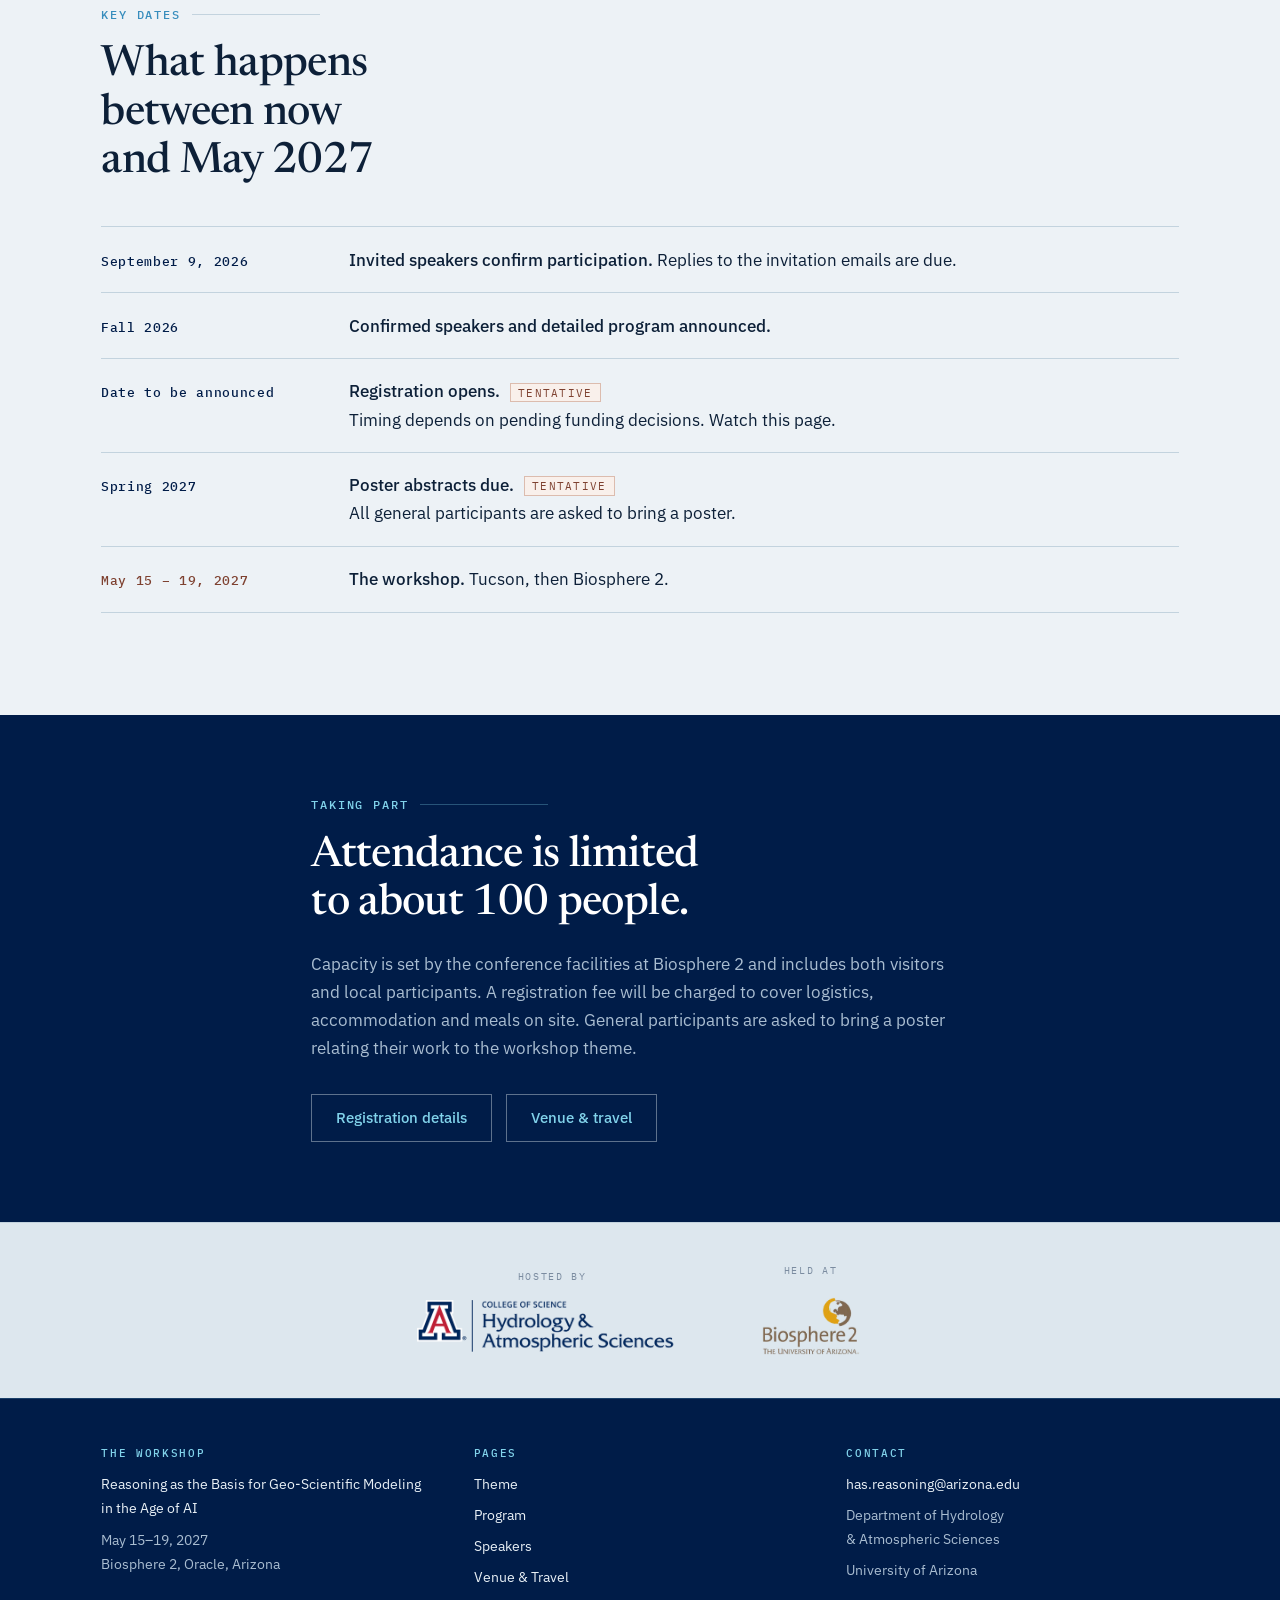
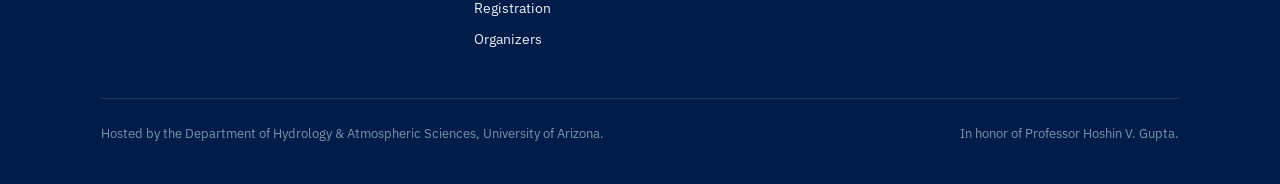
==== commit b3d4919a: "Quote Motivation and Workshop Focus verbatim Both paragraphs on the Home and Theme pages are now cop" ====
--- a/index.html
+++ b/index.html
@@ -69,23 +69,15 @@
     </div>
   </section>
   <section class="section">
-    <div class="wrap">
-      <p class="eyebrow">Why now</p>
-      <div class="grid grid--2" style="gap:clamp(2rem,5vw,4rem);align-items:start">
-        <div>
-          <h2>Artificial intelligence is changing the geosciences faster than our reasoning about them.</h2>
-        </div>
-        <div>
-          <p class="lede">Recent advances in AI are transforming the geosciences at an unprecedented
-          rate. They are also raising fundamental questions about the roles of reasoning, process
-          understanding, counterfactual analysis and physical consistency in scientific
-          investigation and model development.</p>
-          <p>Those questions become more pressing given clear observational evidence that
-          geo-scientific systems can no longer be treated as stationary. This workshop is
-          convened to open a dialogue about them.</p>
-          <div class="btn-row"><a class="btn btn--light" href="theme.html">The full theme</a></div>
-        </div>
-      </div>
+    <div class="wrap wrap--narrow">
+      <p class="eyebrow">Motivation</p>
+      <p class="lede">While recent advances in artificial intelligence (AI) are transforming the
+      Geosciences at an unprecedented rate, these developments are raising fundamental questions
+      about the critical roles of reasoning, process understanding, counterfactual analysis and
+      physical consistency in geo-scientific investigation and model development.</p>
+      <p>Such concerns become even more pressing given the clear observational evidence that
+      geo-scientific systems can no longer be treated as stationary.</p>
+      <div class="btn-row"><a class="btn btn--light" href="theme.html">The full theme</a></div>
     </div>
   </section>
   <section class="section">
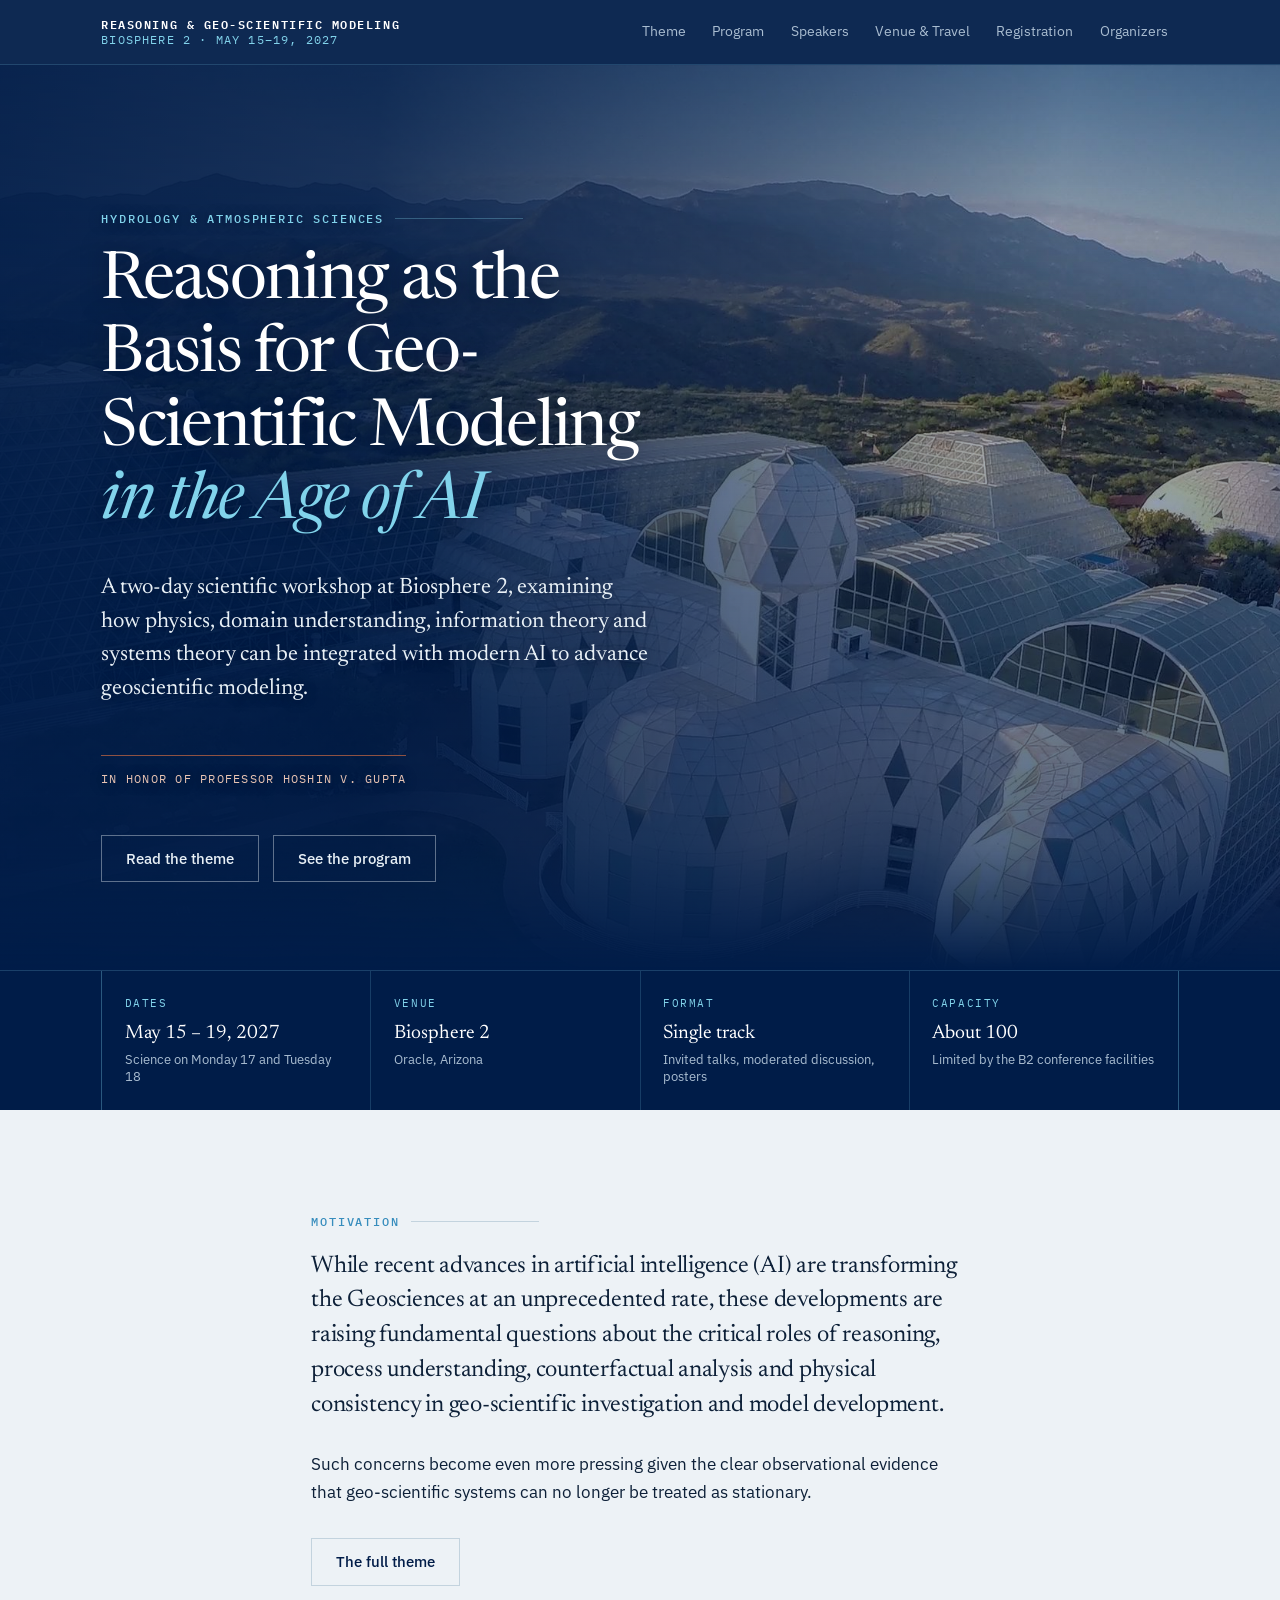
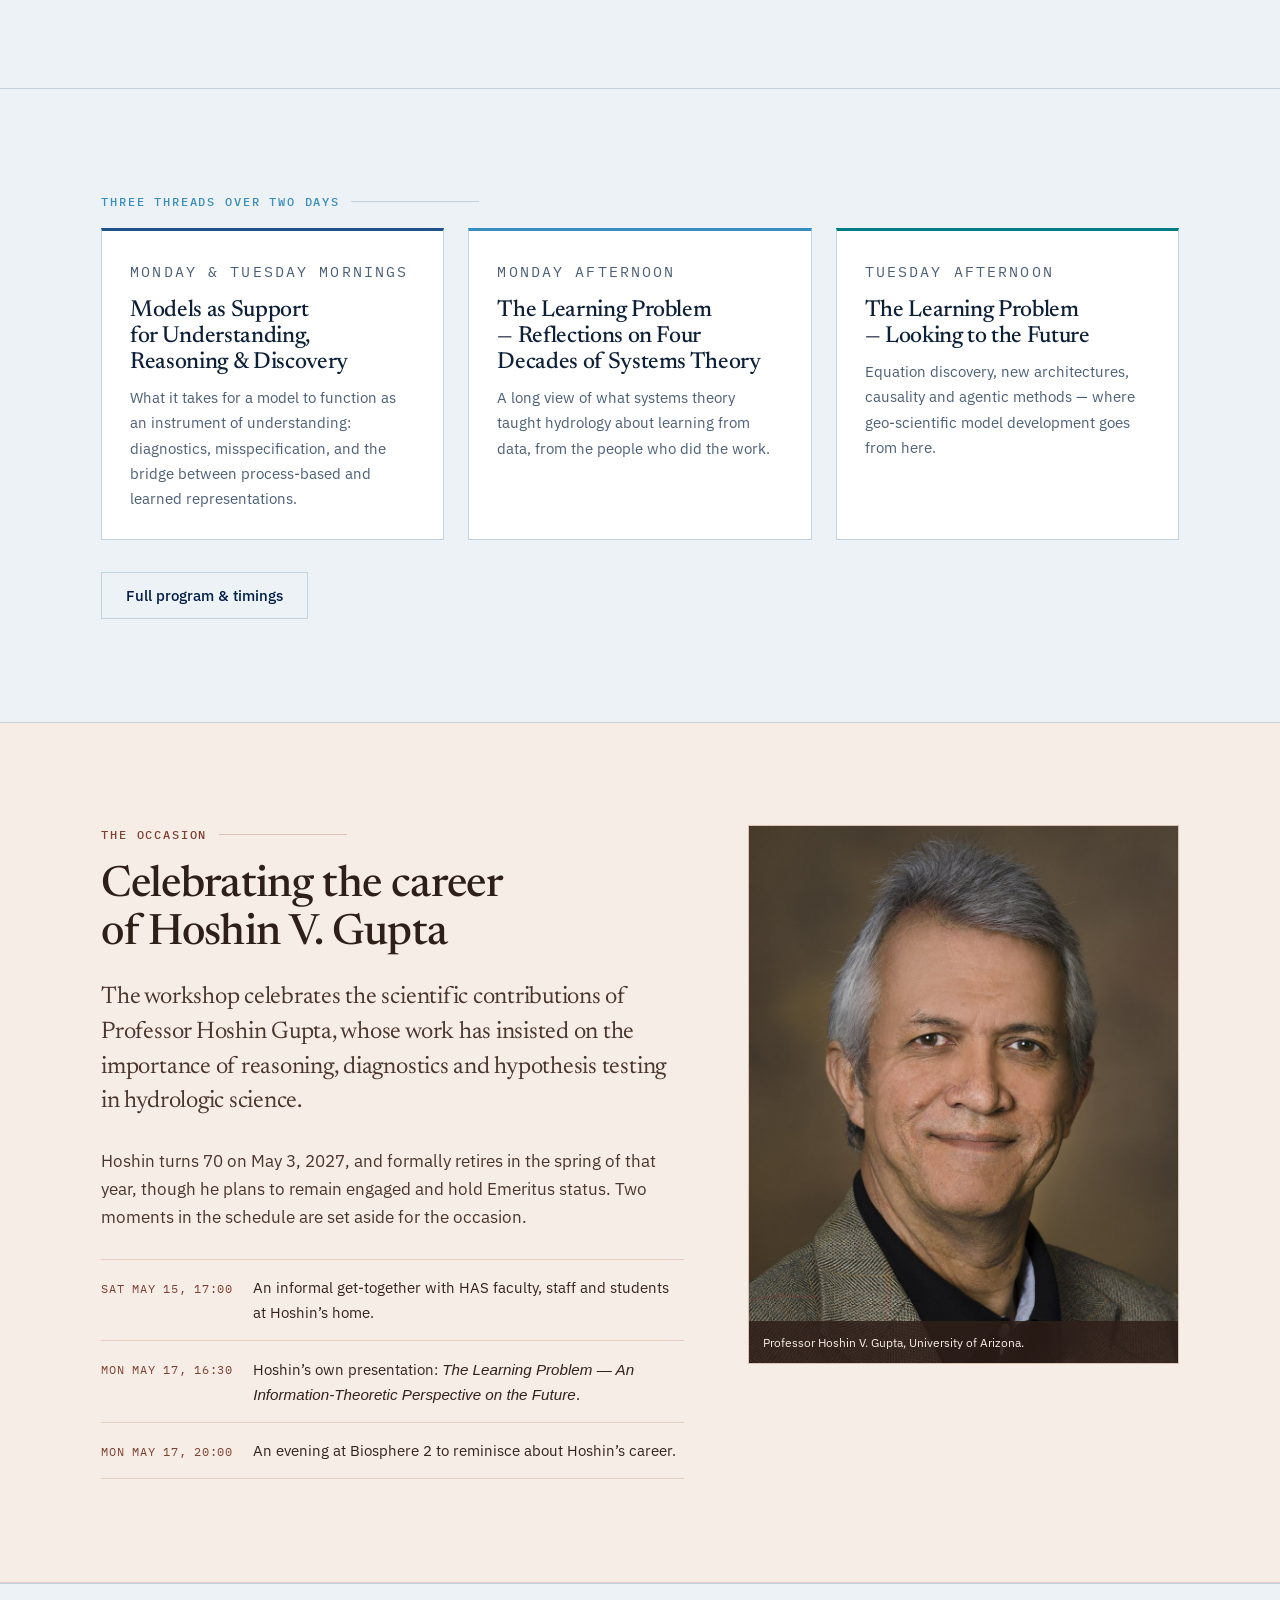
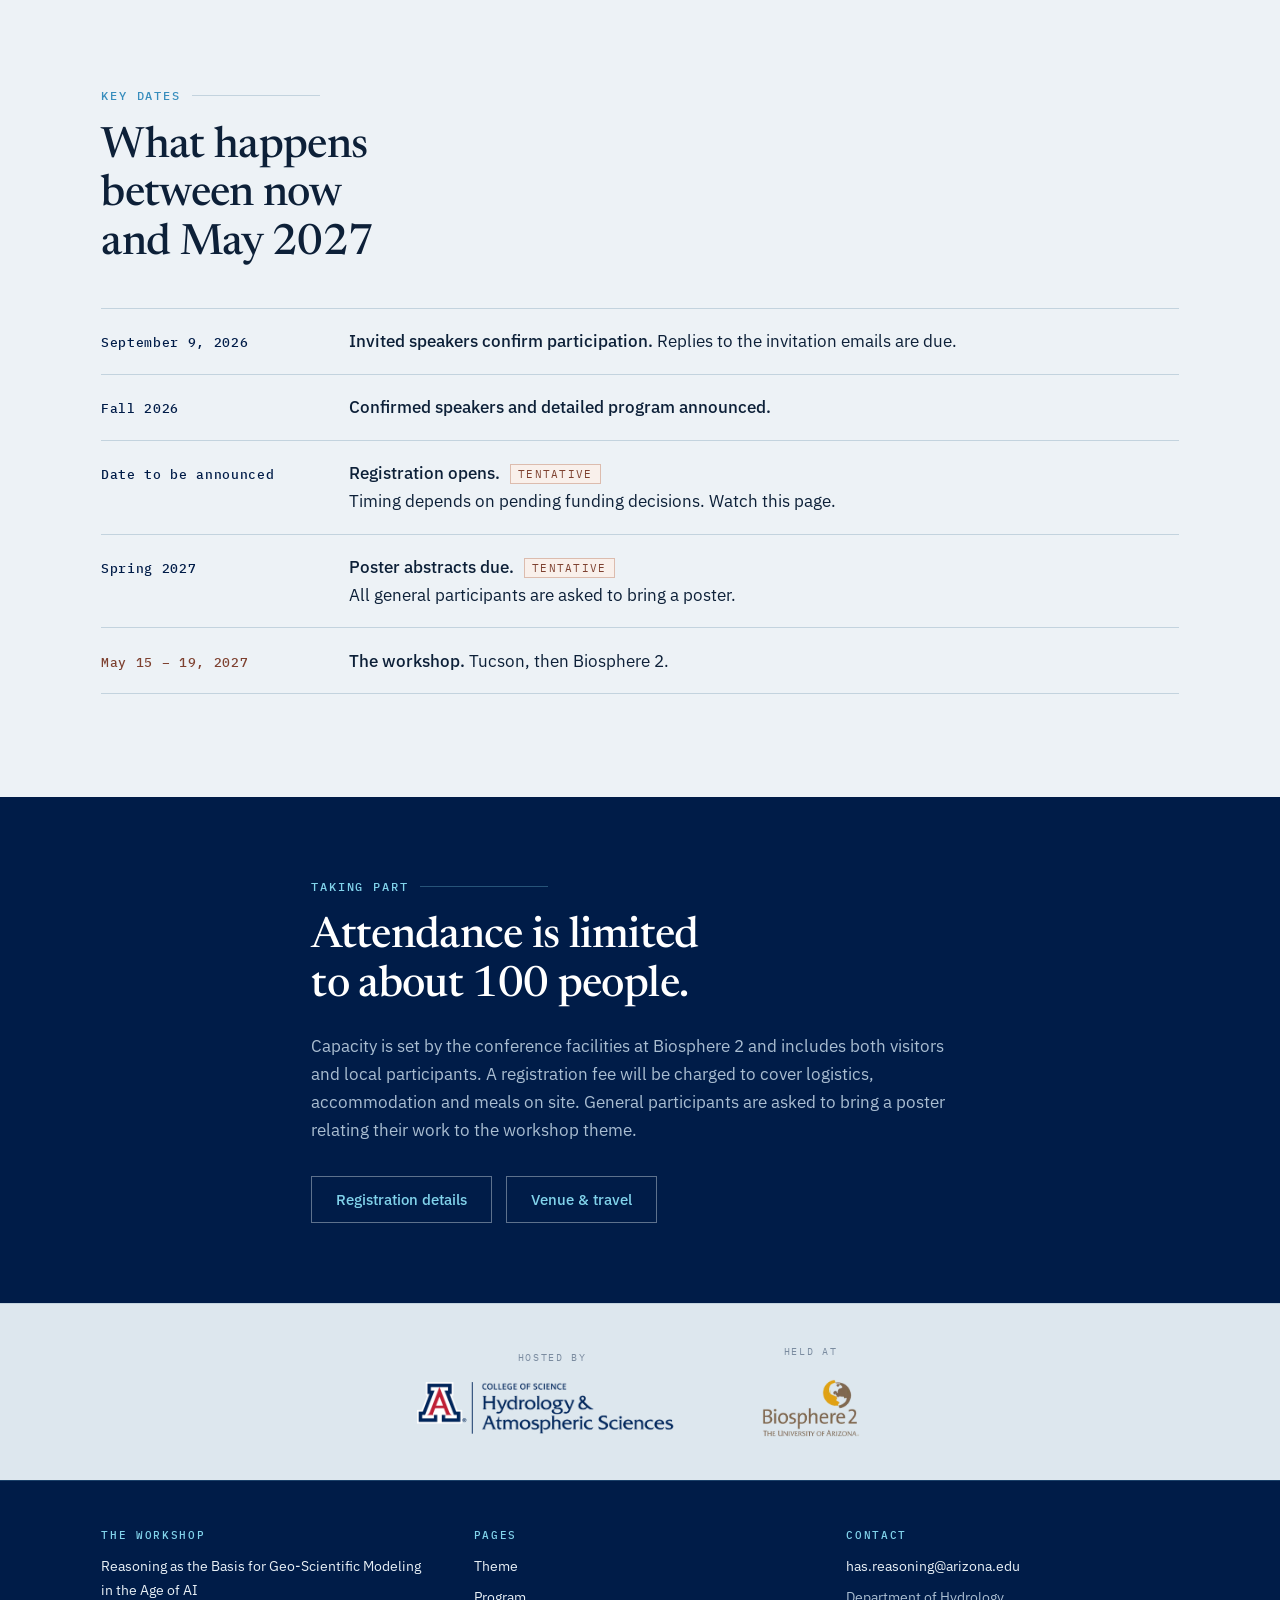
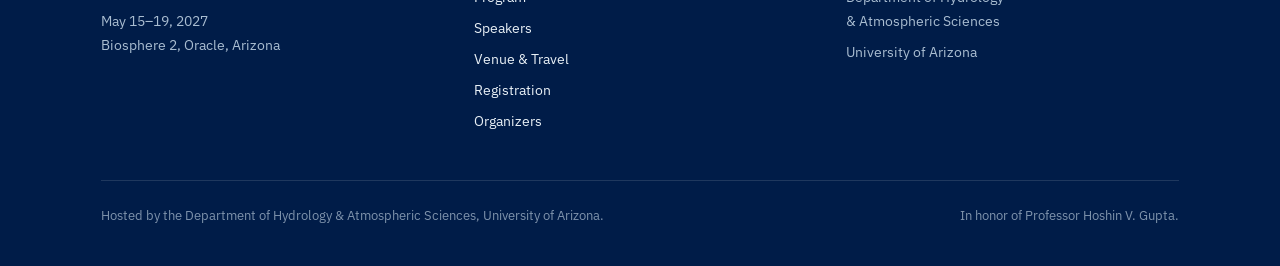
==== commit c68861e1: "Show Hoshin's own presentation on the home page too The home celebration list had the Saturday get-t" ====
--- a/index.html
+++ b/index.html
@@ -124,6 +124,11 @@
               <span>An informal get-together with HAS faculty, staff and students at Hoshin&rsquo;s home.</span>
             </li>
             <li>
+              <time datetime="2027-05-17T16:30">Mon May 17, 16:30</time>
+              <span>Hoshin&rsquo;s own presentation: <em>The Learning Problem &mdash; An
+              Information-Theoretic Perspective on the Future</em>.</span>
+            </li>
+            <li>
               <time datetime="2027-05-17T20:00">Mon May 17, 20:00</time>
               <span>An evening at Biosphere 2 to reminisce about Hoshin&rsquo;s career.</span>
             </li>
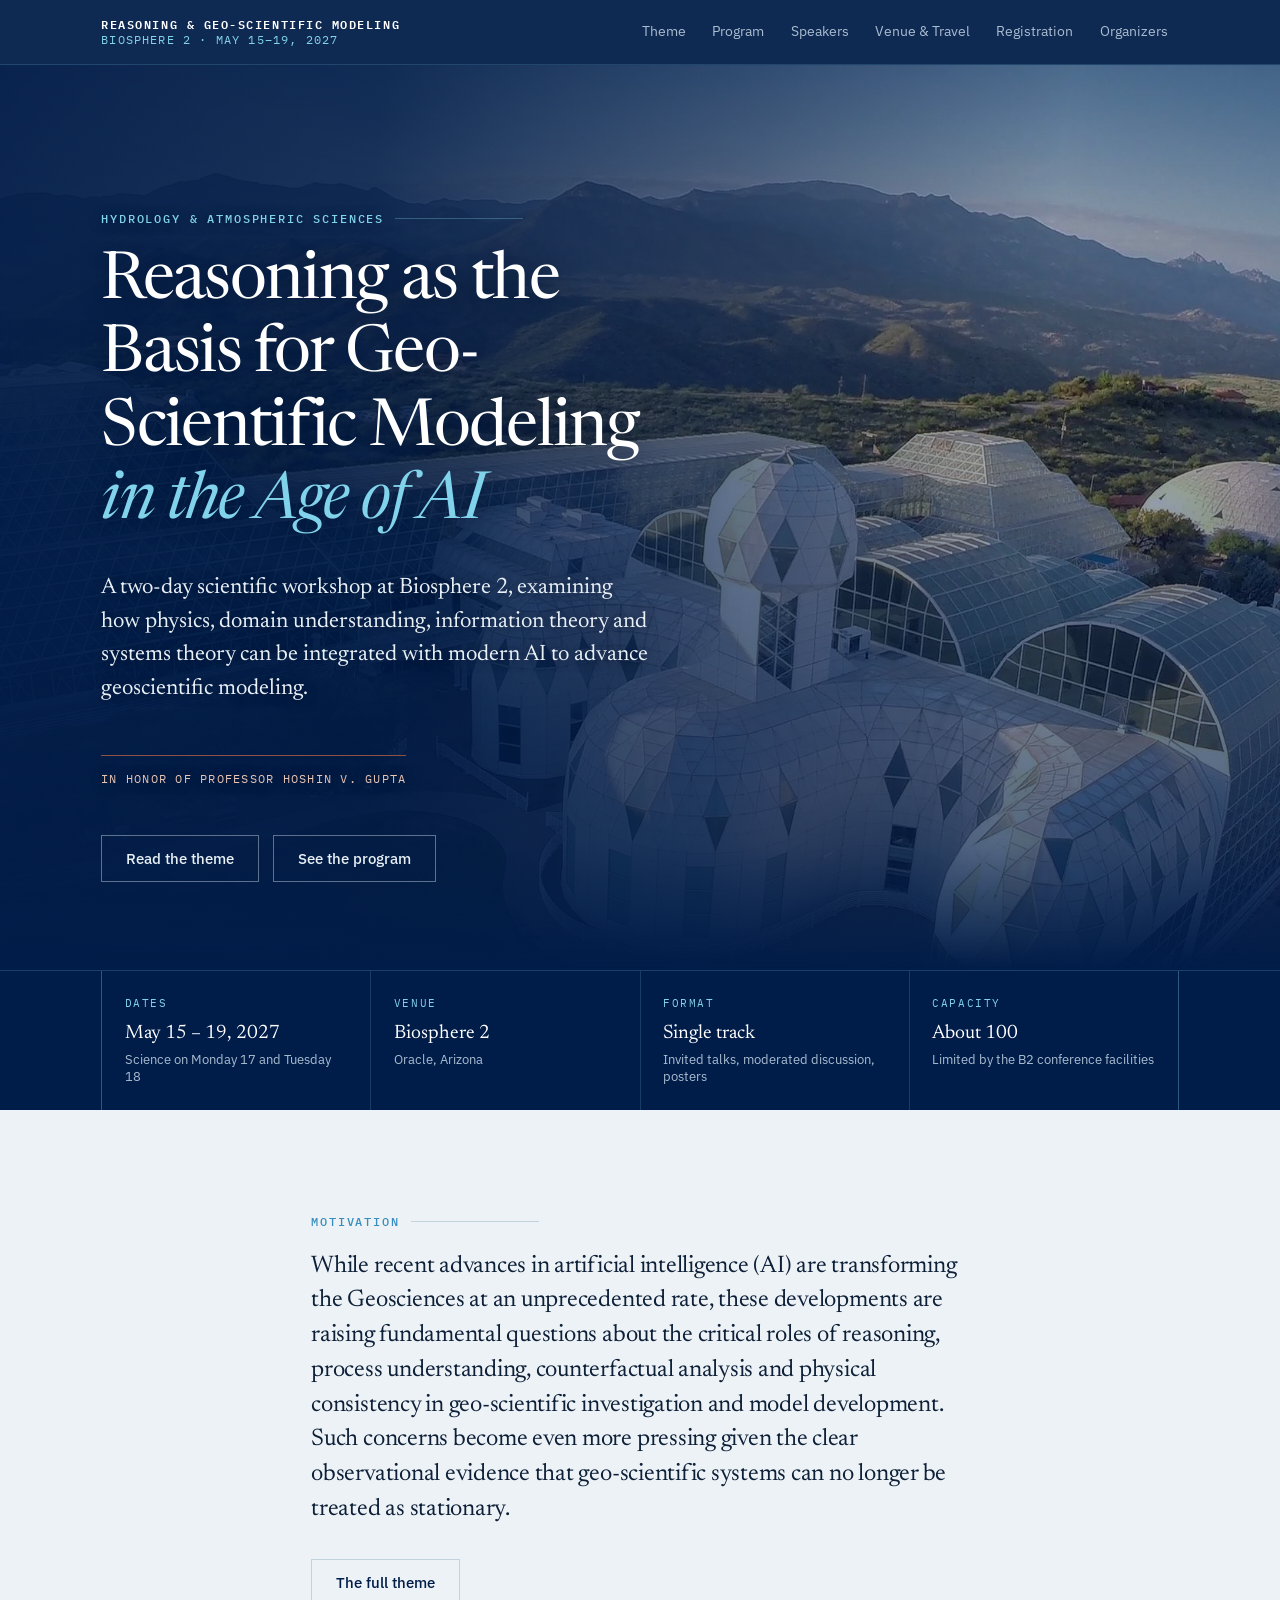
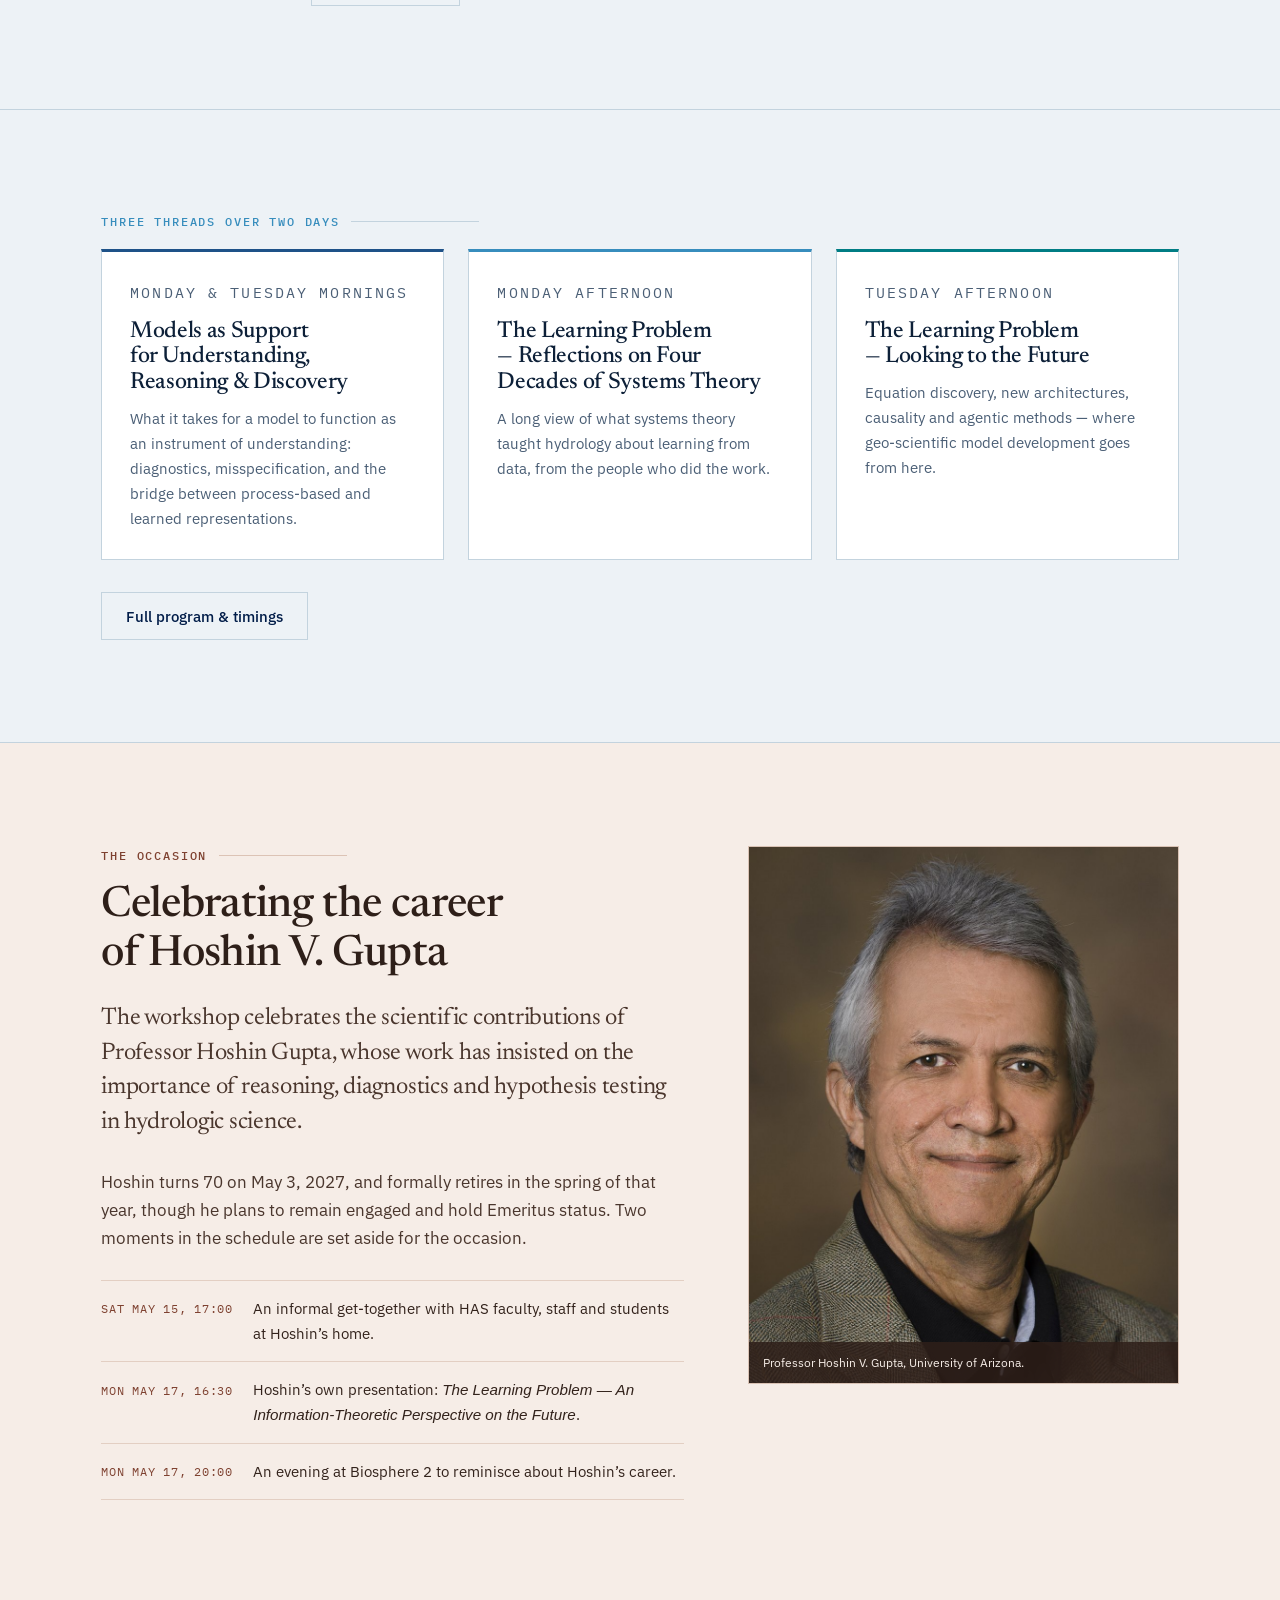
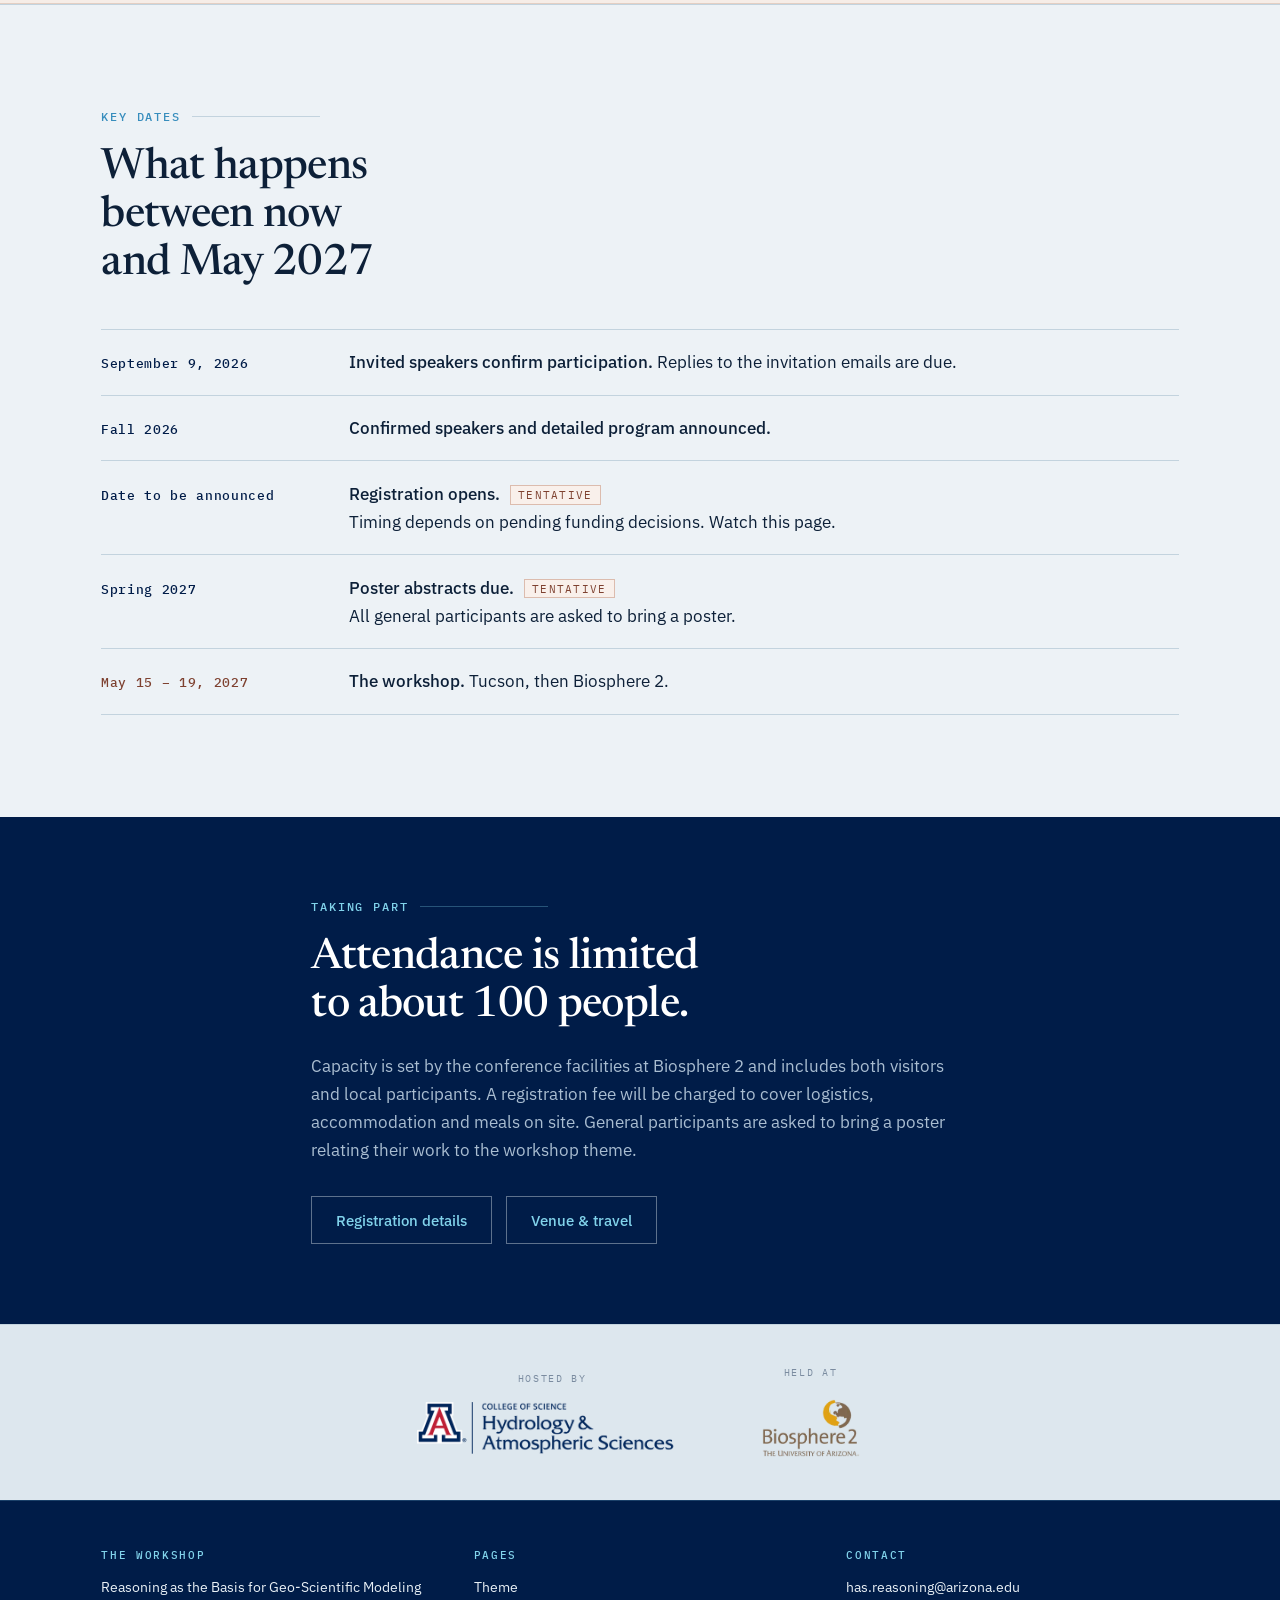
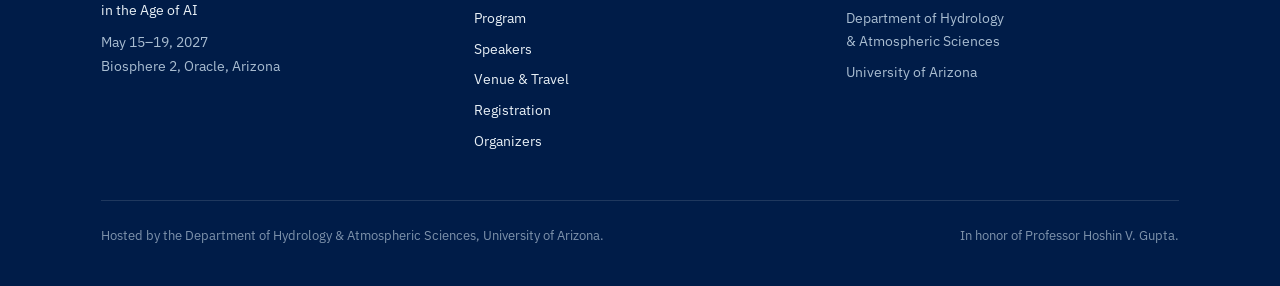
==== commit 119bf830: "Set Motivation and Focus as one paragraph each Both were split across two paragraphs, which left the" ====
--- a/index.html
+++ b/index.html
@@ -74,9 +74,9 @@
       <p class="lede">While recent advances in artificial intelligence (AI) are transforming the
       Geosciences at an unprecedented rate, these developments are raising fundamental questions
       about the critical roles of reasoning, process understanding, counterfactual analysis and
-      physical consistency in geo-scientific investigation and model development.</p>
-      <p>Such concerns become even more pressing given the clear observational evidence that
-      geo-scientific systems can no longer be treated as stationary.</p>
+      physical consistency in geo-scientific investigation and model development. Such concerns
+      become even more pressing given the clear observational evidence that geo-scientific systems
+      can no longer be treated as stationary.</p>
       <div class="btn-row"><a class="btn btn--light" href="theme.html">The full theme</a></div>
     </div>
   </section>
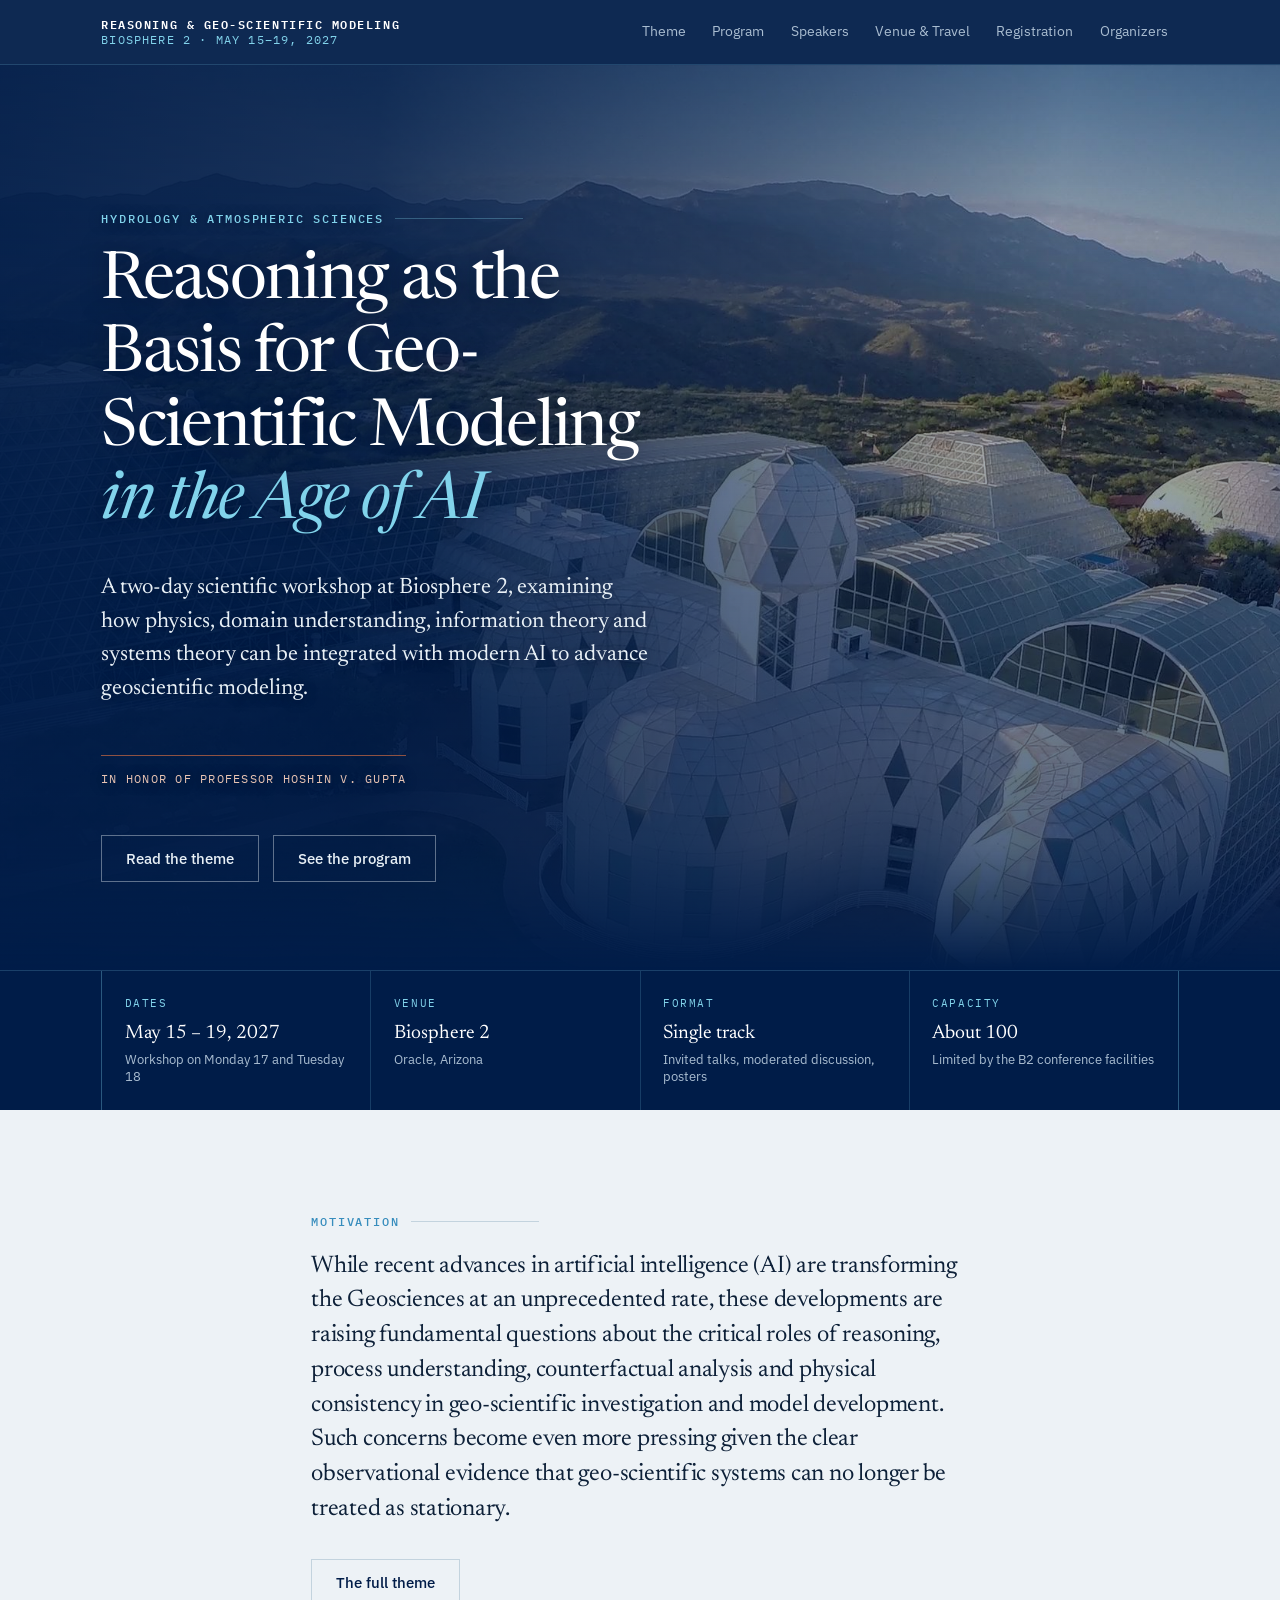
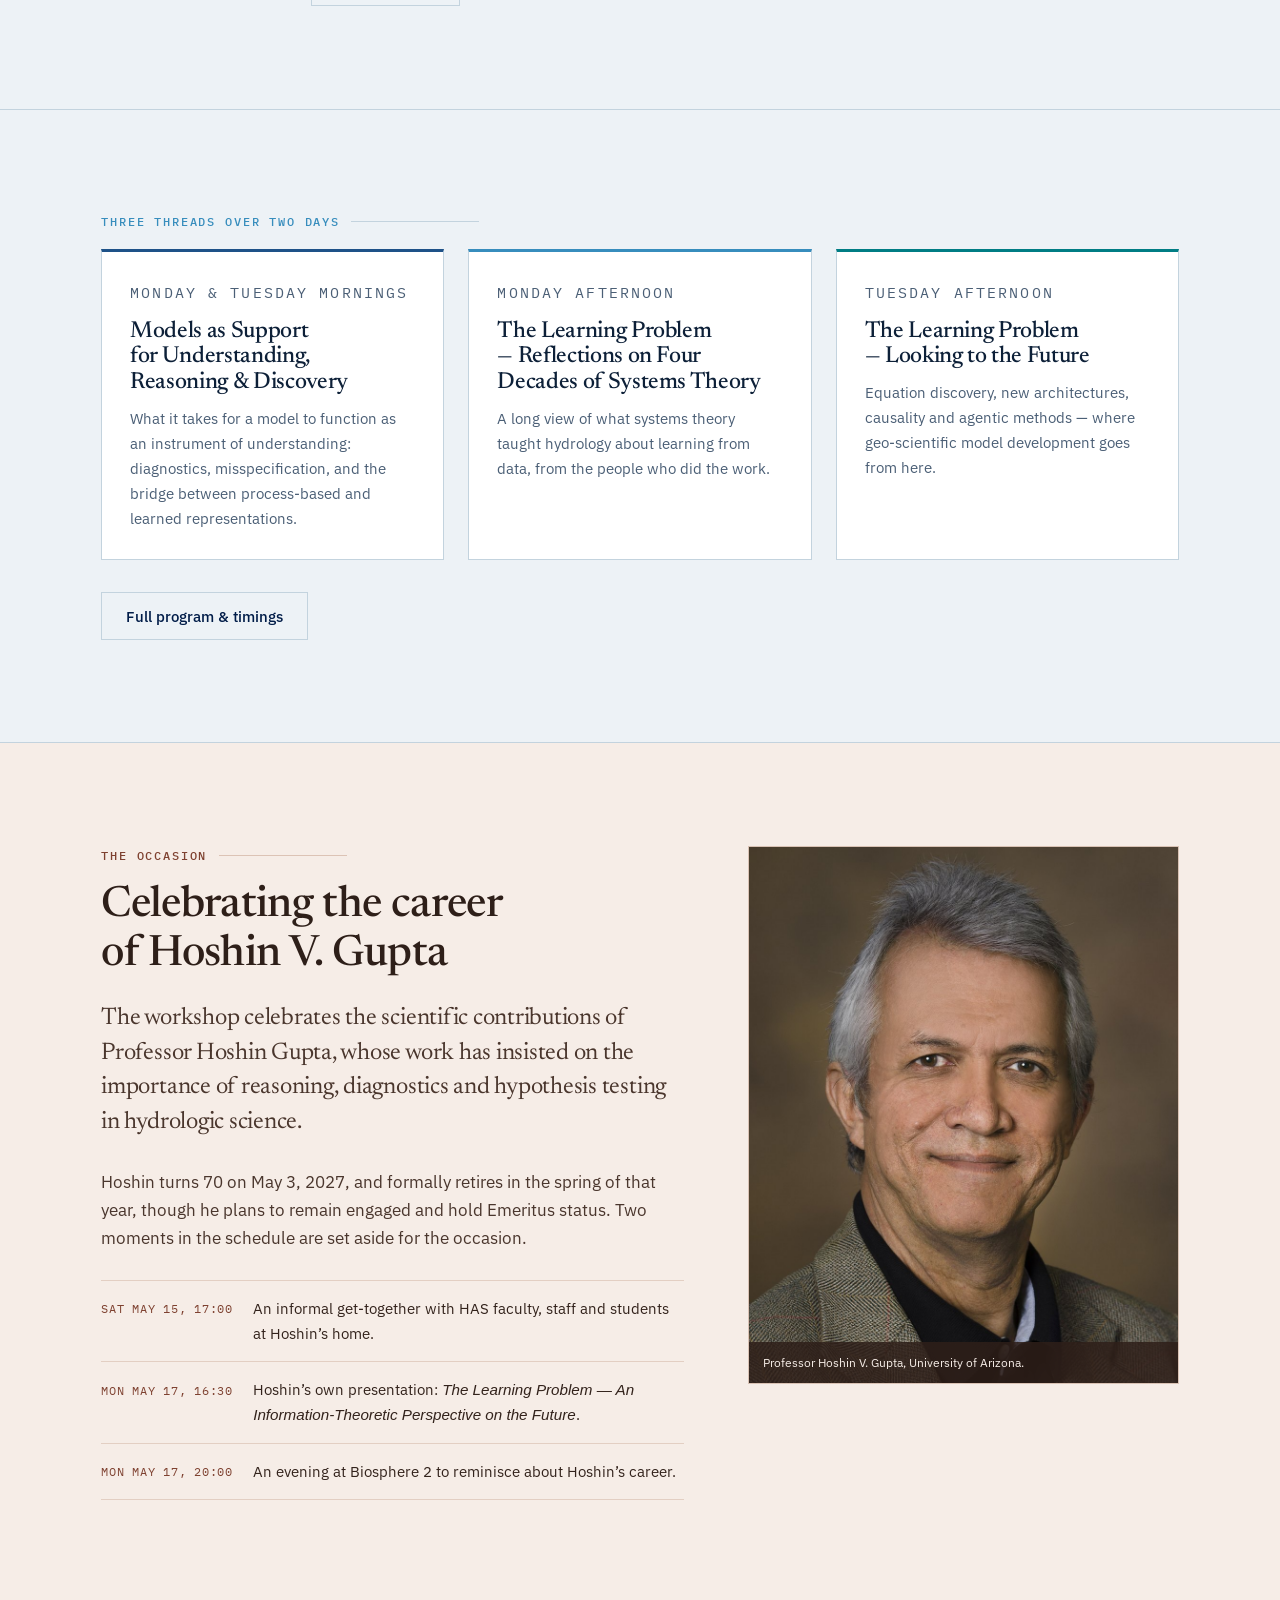
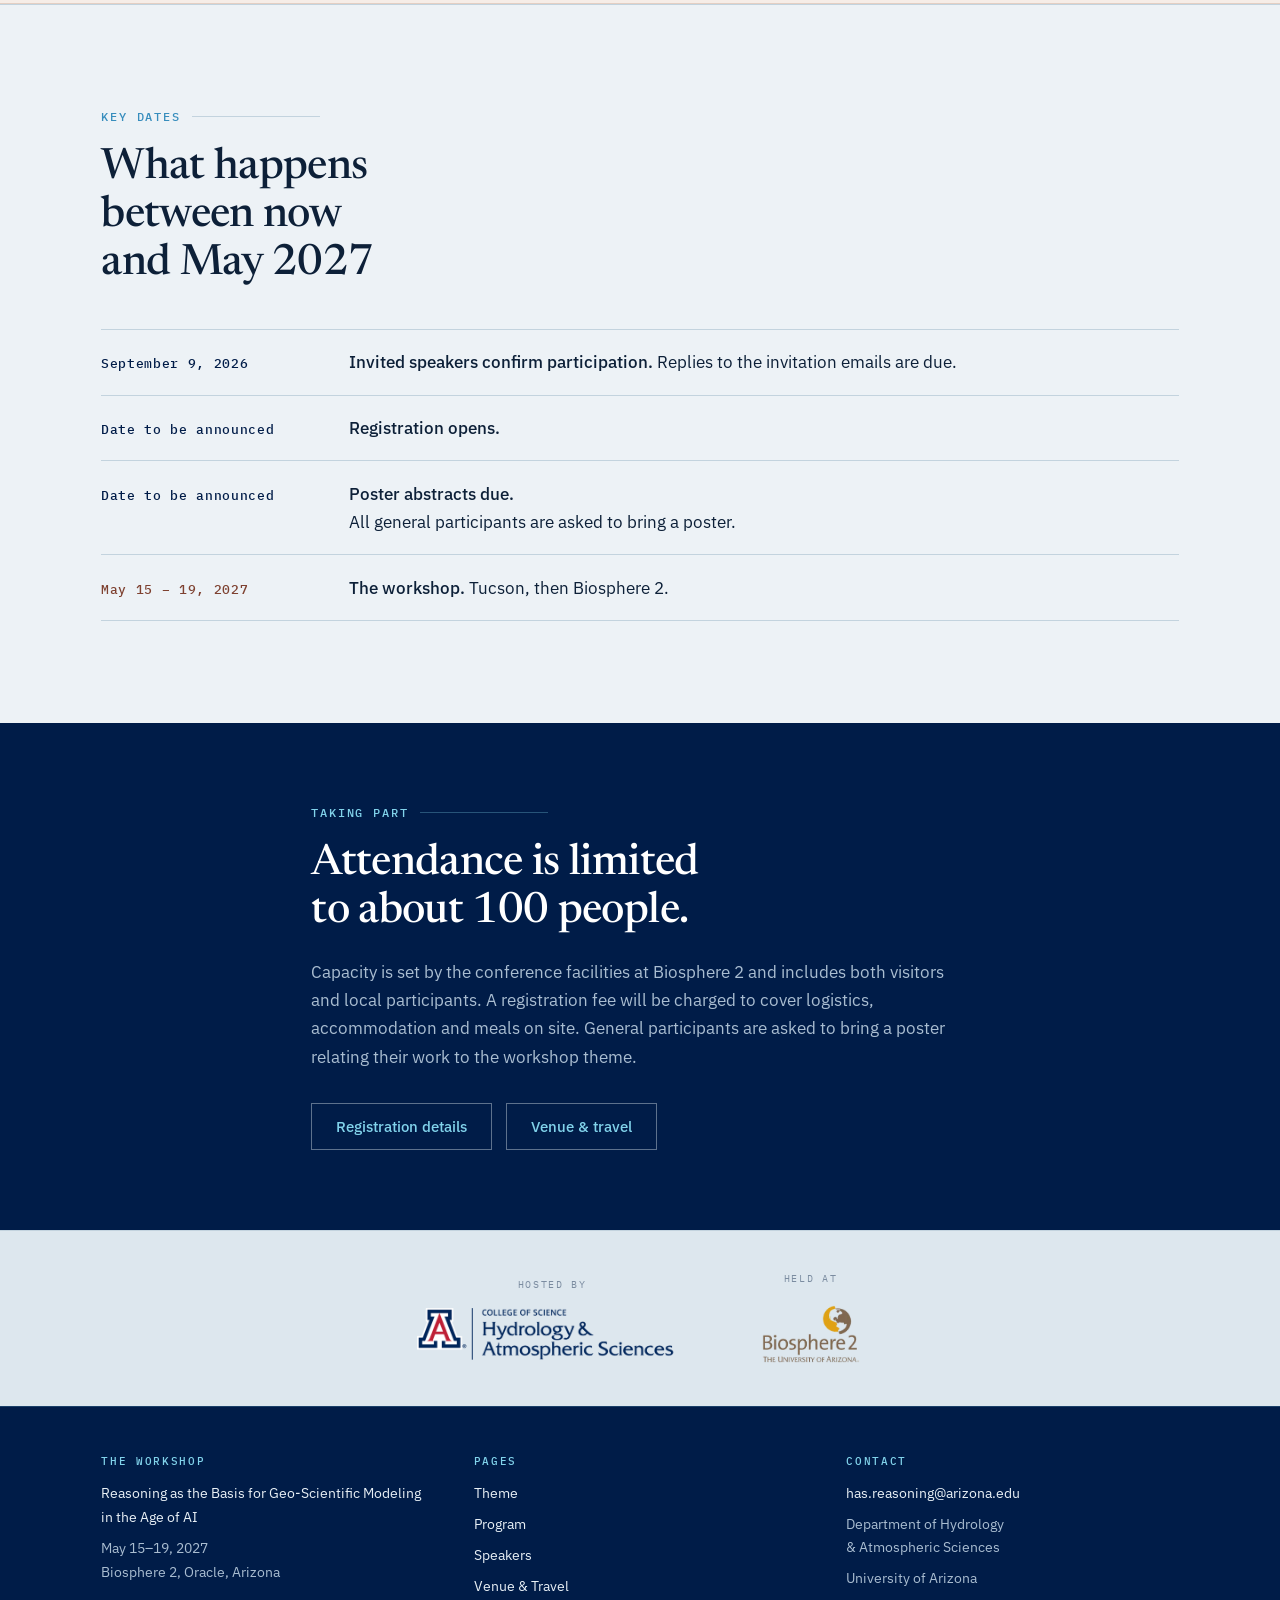
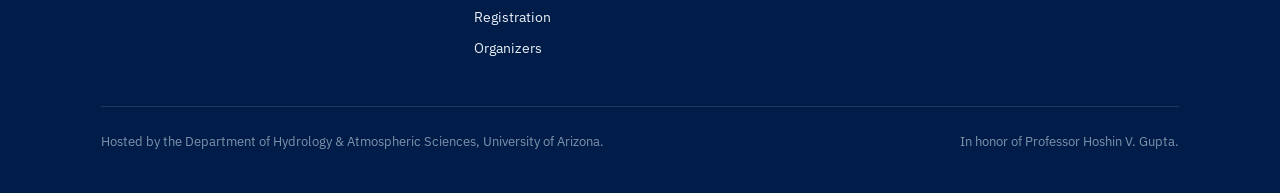
==== commit 5859a2ed: "Cut remaining fluff; fix the discussion count and the registration copy Theme page: dropped "The pro" ====
--- a/index.html
+++ b/index.html
@@ -51,7 +51,7 @@
       <div class="strip__grid">
         <div class="strip__cell">
           <p class="strip__k">Dates</p>
-          <p class="strip__v">May 15 – 19, 2027<small>Science on Monday 17 and Tuesday 18</small></p>
+          <p class="strip__v">May 15 – 19, 2027<small>Workshop on Monday 17 and Tuesday 18</small></p>
         </div>
         <div class="strip__cell">
           <p class="strip__k">Venue</p>
@@ -153,17 +153,12 @@
           Replies to the invitation emails are due.</div>
         </li>
         <li>
-          <time datetime="2026-11">Fall 2026</time>
-          <div><strong>Confirmed speakers and detailed program announced.</strong></div>
+          <time>Date to be announced</time>
+          <div><strong>Registration opens.</strong></div>
         </li>
         <li>
           <time>Date to be announced</time>
-          <div><strong>Registration opens.</strong><span class="tentative">Tentative</span>
-          <br>Timing depends on pending funding decisions. Watch this page.</div>
-        </li>
-        <li>
-          <time>Spring 2027</time>
-          <div><strong>Poster abstracts due.</strong><span class="tentative">Tentative</span>
+          <div><strong>Poster abstracts due.</strong>
           <br>All general participants are asked to bring a poster.</div>
         </li>
         <li data-now>
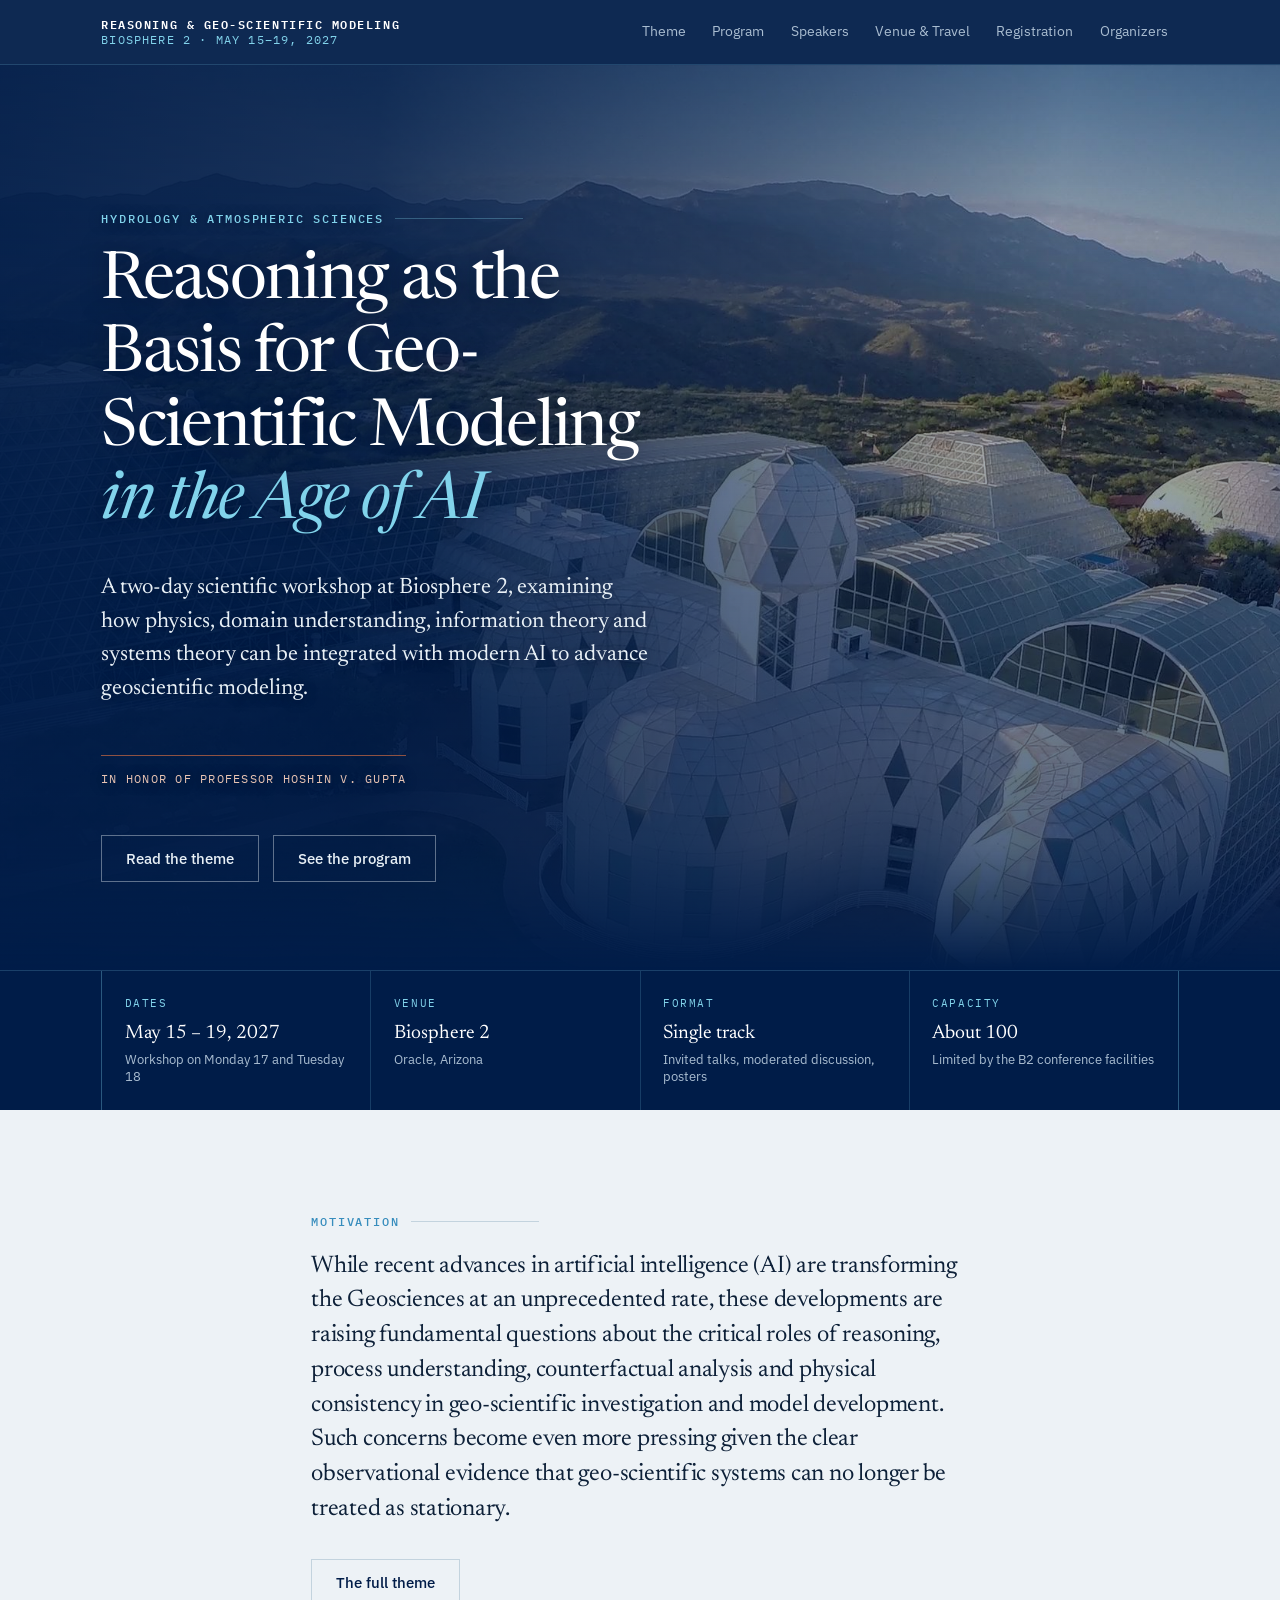
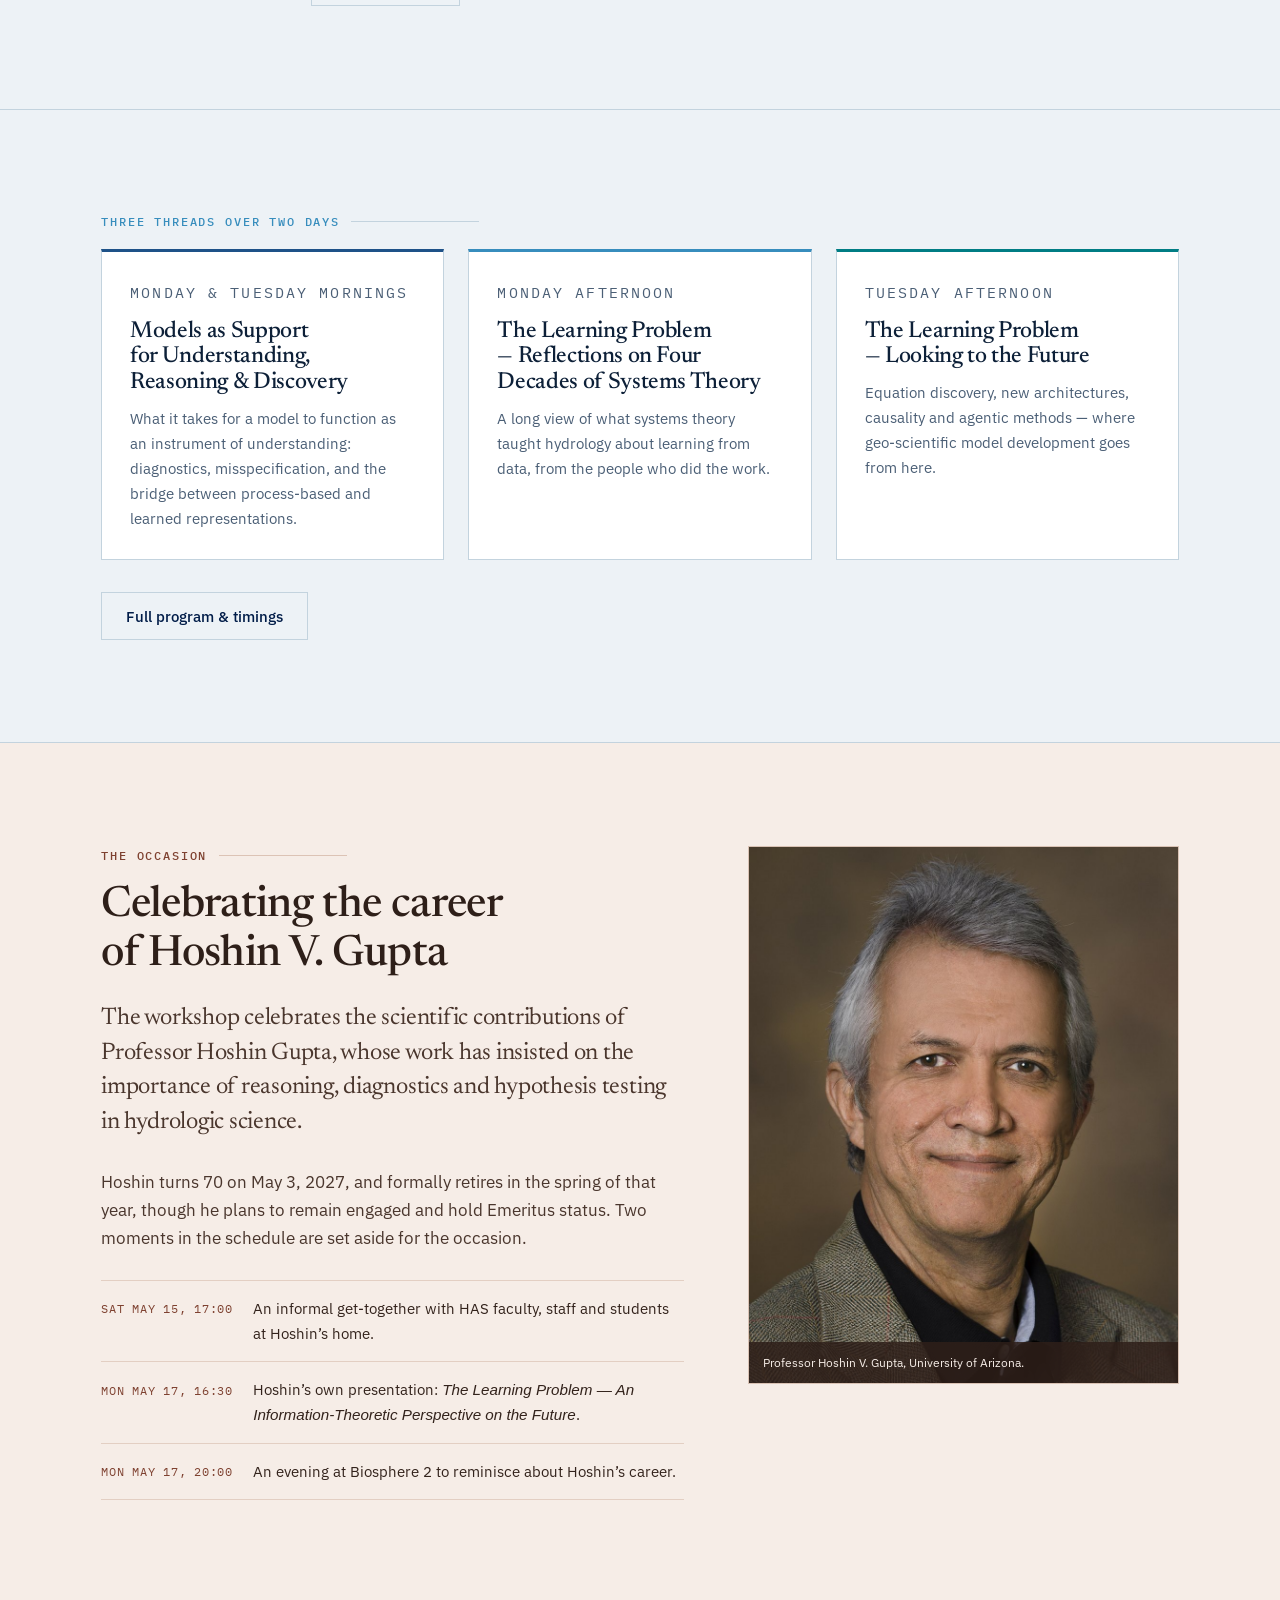
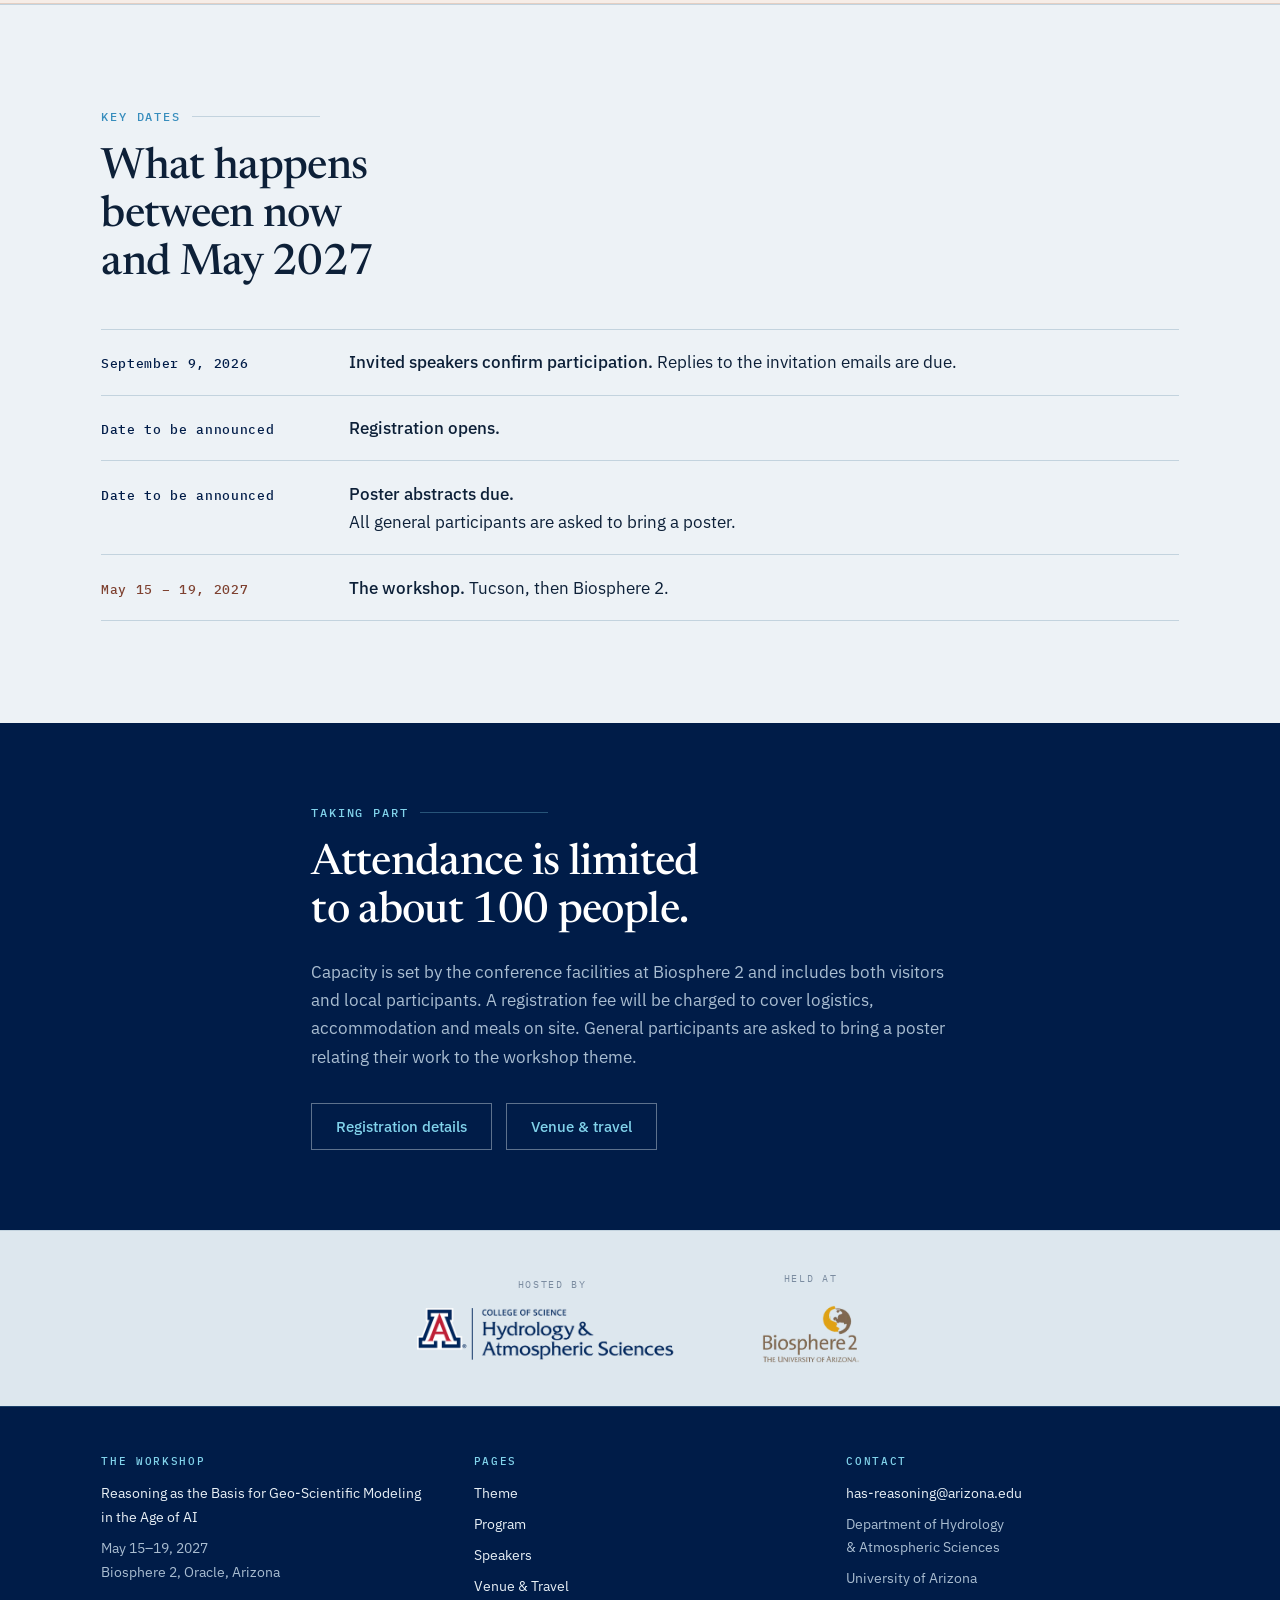
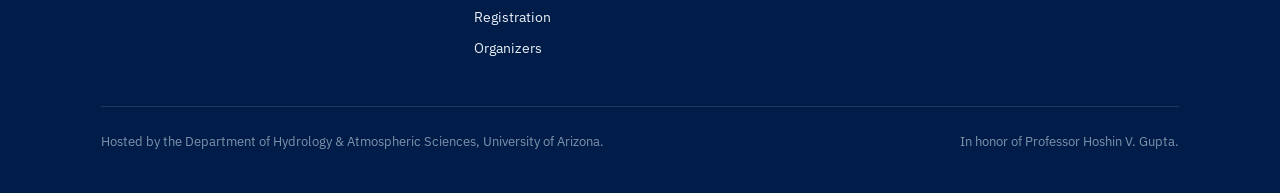
==== commit 8a475091: "Correct the contact address and note that details are coming Per Bo (21 Aug 2026):  - The symposium " ====
--- a/index.html
+++ b/index.html
@@ -213,7 +213,7 @@
         <div>
           <h4>Contact</h4>
           <ul>
-            <li><a href="mailto:has.reasoning@arizona.edu">has.reasoning@arizona.edu</a></li>
+            <li><a href="mailto:has-reasoning@arizona.edu">has-reasoning@arizona.edu</a></li>
             <li>Department of Hydrology<br>&amp; Atmospheric Sciences</li>
             <li>University of Arizona</li>
           </ul>
--- a/assets/css/site.css
+++ b/assets/css/site.css
@@ -556,8 +556,17 @@
 }
 .sess-block__head h2 { font-size: clamp(1.5rem, 2.6vw, 2rem); margin-bottom: .35rem; }
 
-.people { display: grid; grid-template-columns: repeat(auto-fit, minmax(280px, 1fr)); gap: 1px; background: var(--glass-edge); border: 1px solid var(--glass-edge); }
-.person { background: var(--paper); padding: 1.4rem 1.5rem; }
+/* Hairlines are drawn inside each card rather than by a 1px grid gap over a
+   dark background, so a row that does not divide evenly leaves white space
+   instead of a grey block. */
+.people {
+  display: grid; grid-template-columns: repeat(auto-fit, minmax(280px, 1fr));
+  background: var(--paper); border: 1px solid var(--glass-edge);
+}
+.person {
+  background: var(--paper); padding: 1.4rem 1.5rem;
+  box-shadow: inset -1px -1px 0 var(--glass-edge);
+}
 .person__role {
   font-family: var(--mono); font-size: .66rem; letter-spacing: .14em;
   text-transform: uppercase; color: var(--sess, var(--azurite)); margin: 0 0 .55rem;
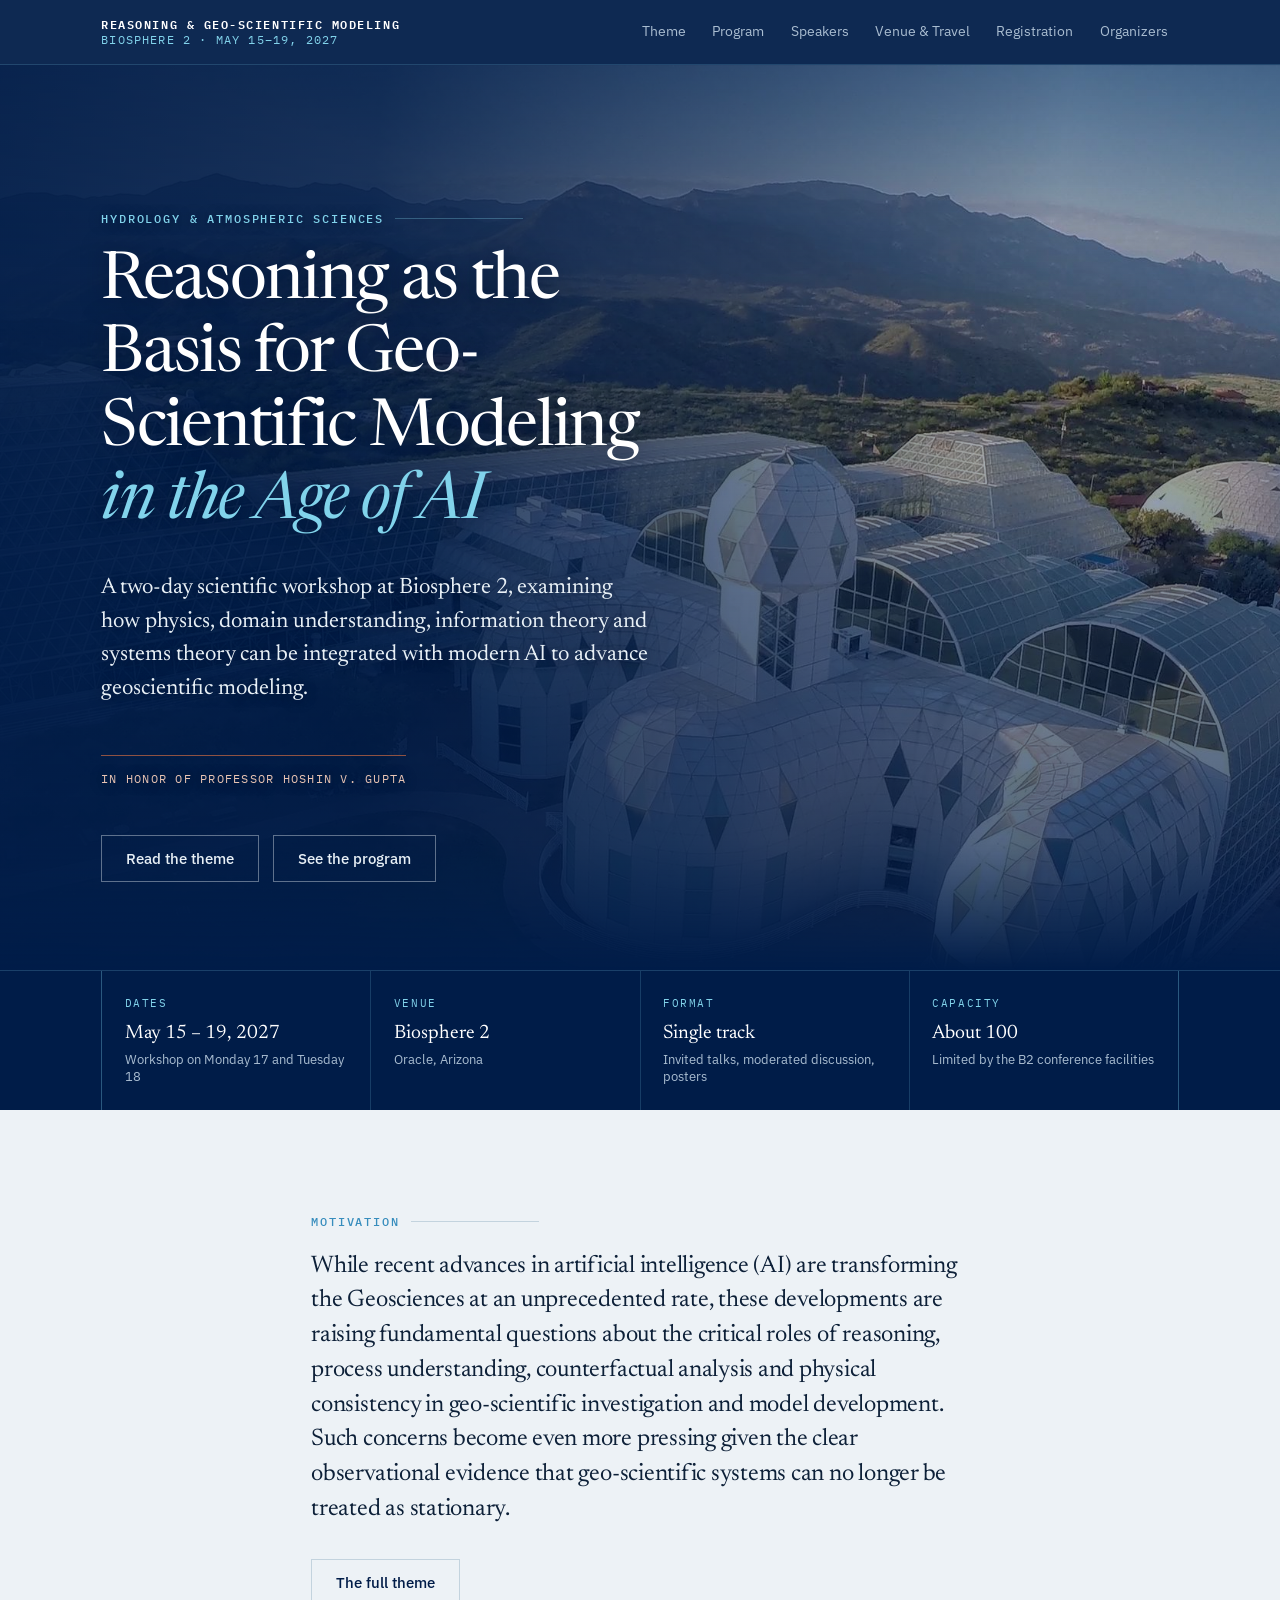
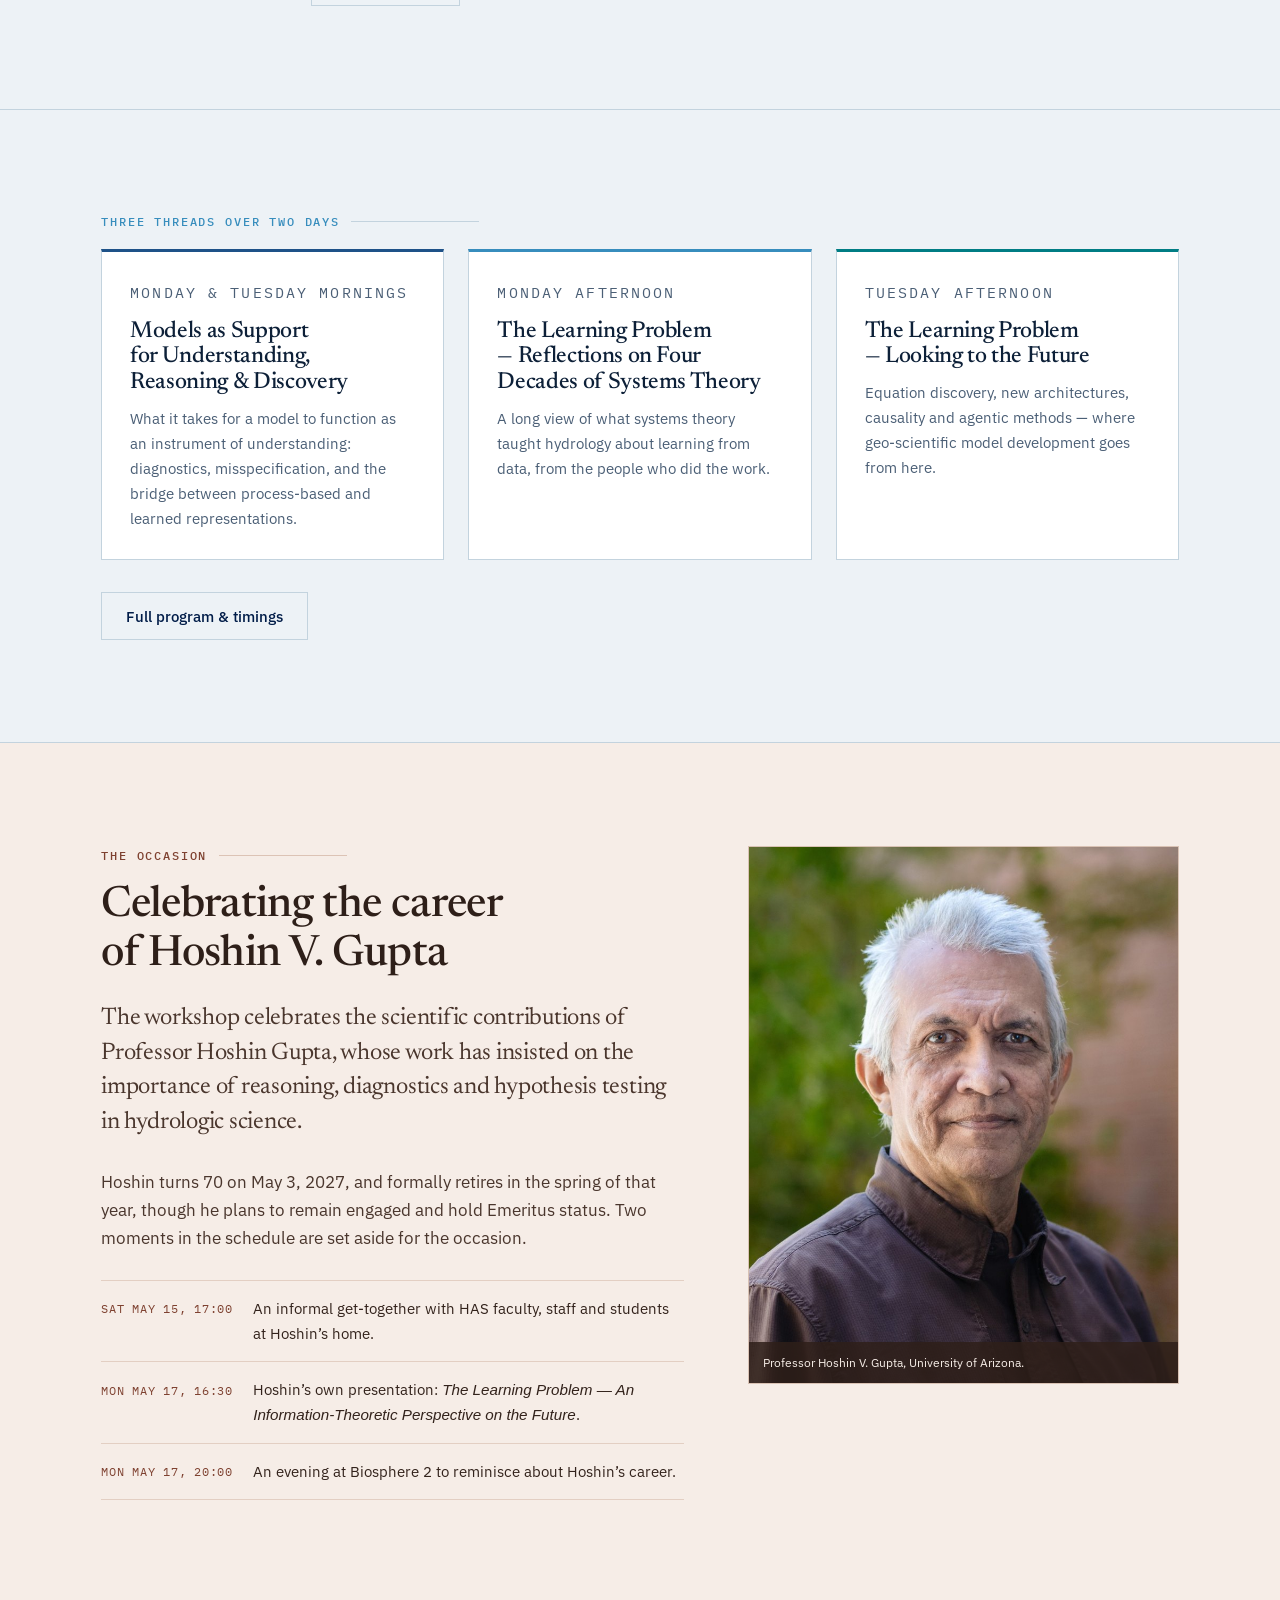
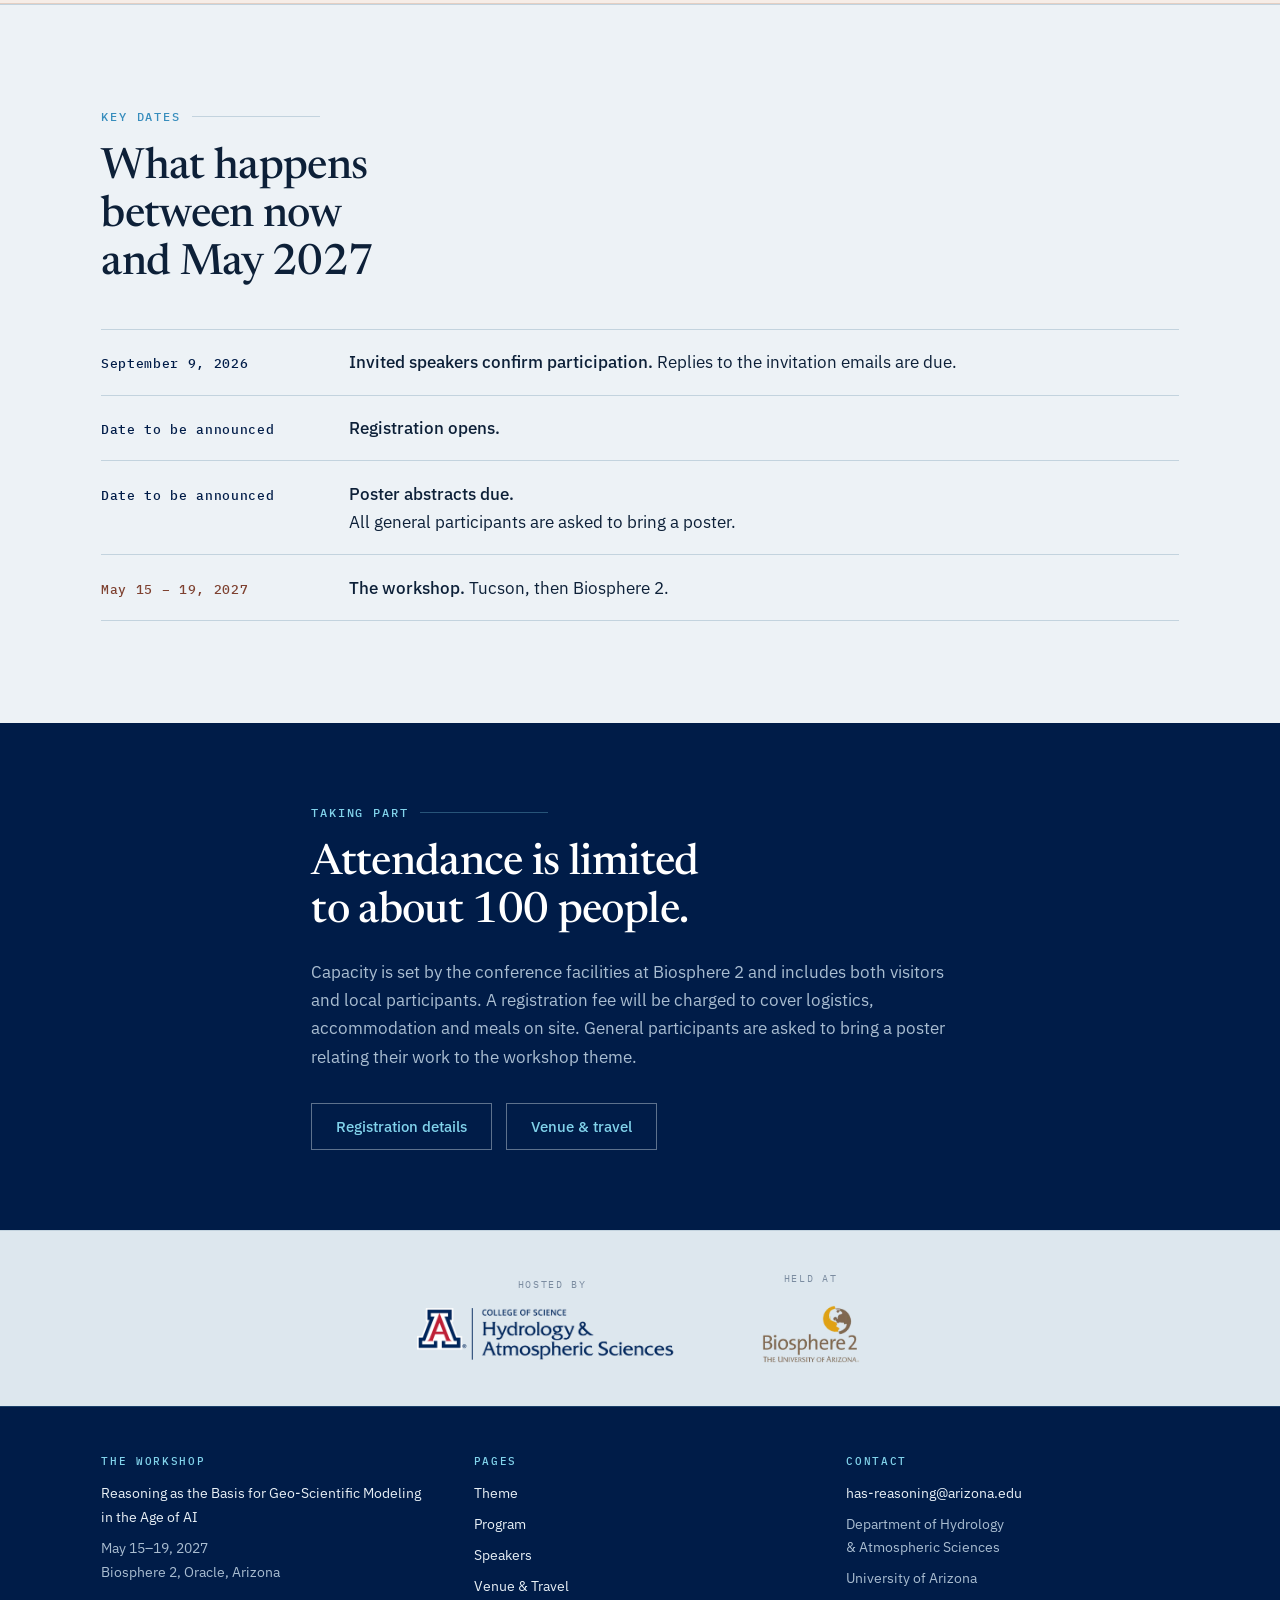
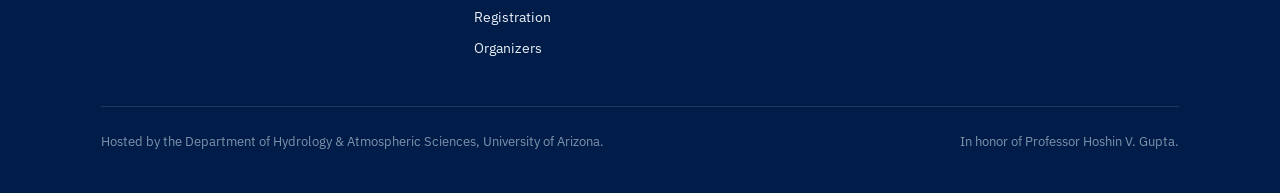
==== commit 988e192a: "Use Hoshin's newer photograph Replaces the studio headshot with the 2026 outdoor portrait he supplie" ====
--- a/index.html
+++ b/index.html
@@ -135,7 +135,7 @@
           </ul>
         </div>
         <figure class="portrait">
-          <img src="assets/img/hoshin.jpg" width="900" height="1350" loading="lazy" decoding="async"
+          <img src="assets/img/hoshin.jpg" width="900" height="1009" loading="lazy" decoding="async"
                alt="Portrait of Hoshin V. Gupta.">
           <figcaption>Professor Hoshin V. Gupta, University of Arizona.</figcaption>
         </figure>
--- a/assets/css/site.css
+++ b/assets/css/site.css
@@ -371,7 +371,7 @@
   display: flex; align-items: center; justify-content: center;
   overflow: hidden;
 }
-.portrait img { width: 100%; height: 100%; object-fit: cover; object-position: 50% 14%; }
+.portrait img { width: 100%; height: 100%; object-fit: cover; object-position: 50% 50%; }
 .portrait__ph {
   font-family: var(--mono); font-size: .72rem; letter-spacing: .12em;
   text-transform: uppercase; color: #9C7A66; text-align: center;
